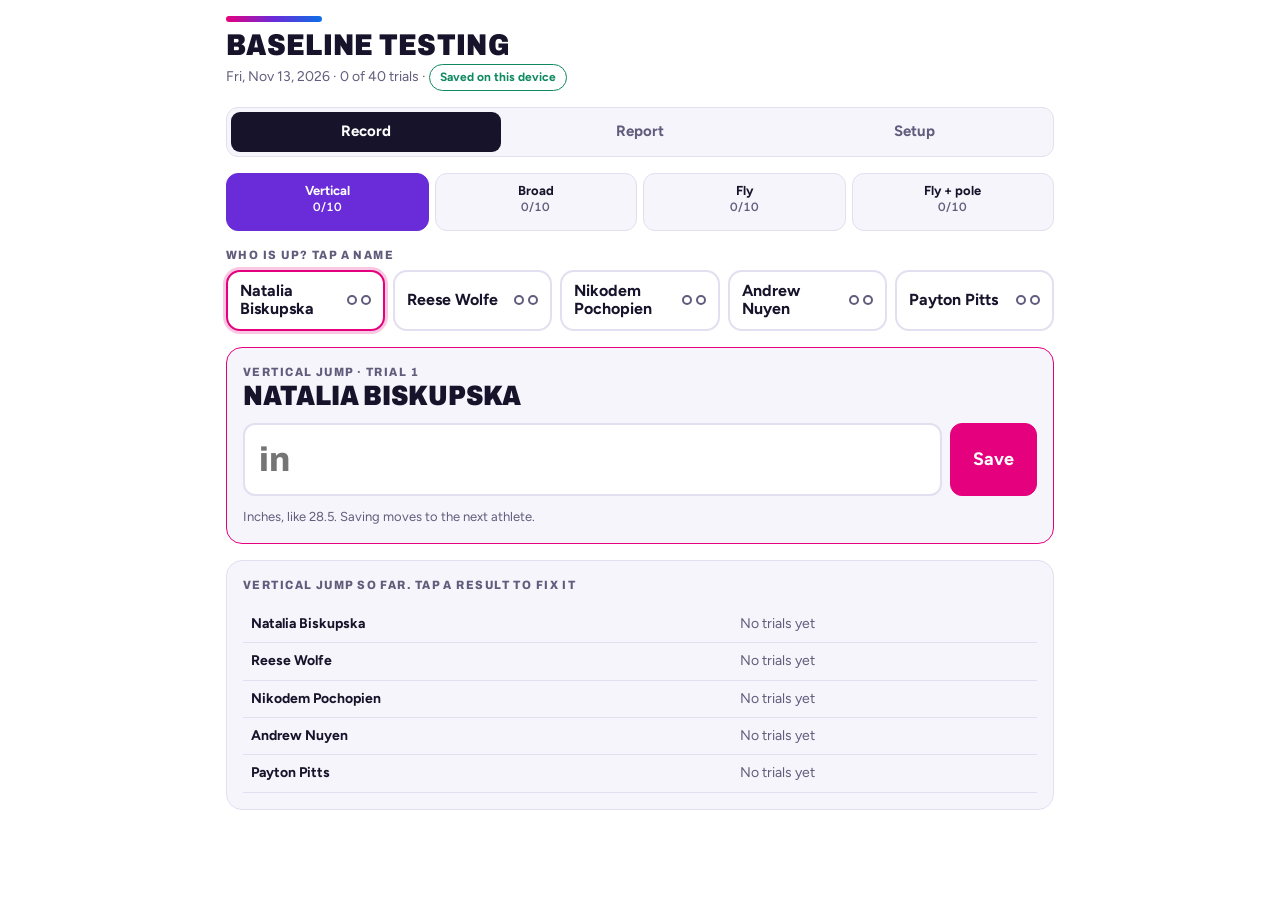
==== baseline/index.html @ 5031a7e9 "Add Baseline Testing app Offline-capable entry sheet for vertical jump, broad jump and 20 m flys wit" ====
<!DOCTYPE html>
<html lang="en"><head><meta charset="utf-8"><meta name="viewport" content="width=device-width, initial-scale=1"><title>Baseline Testing</title><meta name="description" content="Record vertical jump, broad jump and 20 m fly baselines for the vault squad, import GateCamLive runs, and print a report."><meta name="theme-color" content="#6a2bd9"><meta name="apple-mobile-web-app-capable" content="yes"><meta name="apple-mobile-web-app-title" content="Baseline"><link rel="manifest" href="manifest.webmanifest"><link rel="icon" href="icon.svg" type="image/svg+xml"><link rel="apple-touch-icon" href="icon-180.png"><link rel="preconnect" href="https://fonts.googleapis.com"><link rel="preconnect" href="https://fonts.gstatic.com" crossorigin><link href="https://fonts.googleapis.com/css2?family=Archivo:wdth,wght@75..125,400..900&family=Figtree:wght@400;500;600;700&display=swap" rel="stylesheet"><style id="css">
/* Layout idea: phone-first single column. Record = one big entry card under a row of athlete chips.
   Report = one sheet per athlete, big numbers first, small charts beside them. */
:root{
  --bg:#ffffff; --card:#f6f5fb; --ink:#17132b; --muted:#625c7c; --line:#e2dff0;
  --pink:#e5007d; --purple:#6a2bd9; --blue:#0b6fe8; --ok:#0f8a5f; --warn:#b45309;
  --track:#e7e4f3; --on-accent:#ffffff;
  --display:"Archivo","Arial Narrow",system-ui,sans-serif;
  --body:"Figtree",system-ui,-apple-system,"Segoe UI",sans-serif;
}
@media (prefers-color-scheme: dark){
  :root:not([data-theme="light"]){
    color-scheme:dark;
    --bg:#0f0c1f; --card:#1a1632; --ink:#f3f1fb; --muted:#aaa4c6; --line:#2e2850;
    --pink:#ff4fa8; --purple:#a583ff; --blue:#59a6ff; --ok:#4fd6a4; --warn:#f5b55a;
    --track:#2a2448; --on-accent:#120f24;
  }
}
:root[data-theme="dark"]{
  color-scheme:dark;
  --bg:#0f0c1f; --card:#1a1632; --ink:#f3f1fb; --muted:#aaa4c6; --line:#2e2850;
  --pink:#ff4fa8; --purple:#a583ff; --blue:#59a6ff; --ok:#4fd6a4; --warn:#f5b55a;
  --track:#2a2448; --on-accent:#120f24;
}
*{box-sizing:border-box}
html,body{margin:0}
body{background:var(--bg);color:var(--ink);font-family:var(--body);font-size:16px;line-height:1.45;-webkit-text-size-adjust:100%}
button,input,select,textarea{font:inherit;color:inherit}
button{cursor:pointer}
:focus-visible{outline:3px solid var(--blue);outline-offset:2px}
.wrap{max-width:860px;margin:0 auto;padding:16px 16px 64px;display:flex;flex-direction:column;gap:16px}
.top{display:flex;flex-wrap:wrap;align-items:flex-end;gap:8px 16px;justify-content:space-between}
.brand{display:flex;flex-direction:column;gap:2px;min-width:0}
.stripe{height:6px;width:96px;border-radius:3px;background:linear-gradient(90deg,var(--pink),var(--purple),var(--blue))}
h1{font-family:var(--display);font-stretch:85%;font-weight:900;font-size:30px;line-height:1.05;margin:6px 0 0;text-transform:uppercase;letter-spacing:.01em;text-wrap:balance}
.sub{color:var(--muted);font-size:14px}
.tabs{display:flex;gap:4px;background:var(--card);padding:4px;border-radius:12px;border:1px solid var(--line)}
.tabs a{flex:1;text-align:center;padding:9px 14px;border-radius:9px;text-decoration:none;color:var(--muted);font-weight:700;font-size:15px}
.tabs a.on{background:var(--ink);color:var(--bg)}
.card{background:var(--card);border:1px solid var(--line);border-radius:16px;padding:16px;display:flex;flex-direction:column;gap:12px}
.eyebrow{font-family:var(--display);font-stretch:90%;font-weight:800;font-size:12px;letter-spacing:.12em;text-transform:uppercase;color:var(--muted)}
h2{font-family:var(--display);font-stretch:88%;font-weight:800;font-size:20px;margin:0;text-wrap:balance}
.tests{display:grid;grid-template-columns:repeat(4,1fr);gap:6px}
.tests button{border:1px solid var(--line);background:var(--card);border-radius:12px;padding:10px 4px;display:flex;flex-direction:column;align-items:center;gap:2px;font-weight:700;font-size:13px;line-height:1.15;min-height:58px}
.tests button small{font-weight:600;color:var(--muted);font-size:12px;font-variant-numeric:tabular-nums}
.tests button.on{background:var(--purple);border-color:var(--purple);color:var(--on-accent)}
.tests button.on small{color:var(--on-accent)}
.chips{display:grid;grid-template-columns:repeat(auto-fill,minmax(150px,1fr));gap:8px}
.chip{border:2px solid var(--line);background:var(--bg);border-radius:14px;padding:10px 12px;text-align:left;display:flex;align-items:center;justify-content:space-between;gap:8px;min-height:52px;font-weight:700}
.chip .nm{overflow-wrap:anywhere;line-height:1.15}
.chip.on{border-color:var(--pink);box-shadow:0 0 0 3px color-mix(in srgb,var(--pink) 22%,transparent)}
.chip.next:not(.on){border-style:dashed;border-color:var(--blue)}
.dots{display:flex;gap:4px;flex:none}
.dots i{width:10px;height:10px;border-radius:50%;border:2px solid var(--muted);display:block}
.dots i.f{background:var(--ok);border-color:var(--ok)}
.tag{font-size:11px;font-weight:800;letter-spacing:.06em;text-transform:uppercase;color:var(--blue)}
.entry{border-color:var(--pink)}
.who{font-family:var(--display);font-stretch:85%;font-weight:900;font-size:28px;line-height:1.05;text-transform:uppercase}
.row{display:flex;gap:8px;flex-wrap:wrap;align-items:stretch}
.big{flex:1 1 160px;min-width:0;font-family:var(--display);font-weight:800;font-size:34px;padding:10px 14px;border-radius:12px;border:2px solid var(--line);background:var(--bg);font-variant-numeric:tabular-nums}
.btn{border:1px solid var(--line);background:var(--bg);border-radius:12px;padding:10px 14px;font-weight:700;font-size:15px;min-height:44px}
.btn.pri{background:var(--pink);border-color:var(--pink);color:var(--on-accent);font-size:18px;padding:10px 22px}
.btn.blue{background:var(--blue);border-color:var(--blue);color:var(--on-accent)}
.btn.danger{color:var(--pink)}
.btn.sm{min-height:36px;padding:6px 10px;font-size:14px}
.hint{color:var(--muted);font-size:13px}
.msg{font-size:14px;font-weight:600;display:flex;gap:10px;align-items:center;flex-wrap:wrap}
.msg.ok{color:var(--ok)} .msg.warn{color:var(--warn)}
.scroll{overflow-x:auto}
table{border-collapse:collapse;width:100%;font-size:14px}
th,td{padding:8px 8px;text-align:left;border-bottom:1px solid var(--line);vertical-align:middle}
th{font-size:12px;letter-spacing:.06em;text-transform:uppercase;color:var(--muted)}
td.n,th.n{font-variant-numeric:tabular-nums}
.val{border:1px solid var(--line);background:var(--bg);border-radius:8px;padding:4px 8px;font-weight:700;font-variant-numeric:tabular-nums;margin:2px 4px 2px 0}
.val.best{border-color:var(--pink)}
.pill{display:inline-flex;align-items:center;gap:6px;border-radius:999px;padding:4px 10px;font-size:12px;font-weight:700;border:1px solid var(--line);color:var(--muted)}
.pill.ok{color:var(--ok);border-color:var(--ok)} .pill.warn{color:var(--warn);border-color:var(--warn)}
.field{display:flex;flex-direction:column;gap:4px;font-size:13px;font-weight:600;color:var(--muted);flex:1 1 150px;min-width:0}
.field input,.field select,textarea{padding:9px 10px;border-radius:10px;border:1px solid var(--line);background:var(--bg);color:var(--ink);font-weight:600;min-width:0;width:100%}
textarea{min-height:110px;font-family:ui-monospace,Menlo,monospace;font-size:12px}
.rost{display:flex;flex-direction:column;gap:6px}
.rost .r{display:flex;gap:6px;align-items:center}
.rost .r input{flex:1;min-width:0;padding:9px 10px;border-radius:10px;border:1px solid var(--line);background:var(--bg);font-weight:600}
.modal{position:fixed;inset:0;background:rgba(10,8,24,.55);display:flex;align-items:center;justify-content:center;padding:16px;z-index:10}
.modal .card{width:100%;max-width:380px;background:var(--bg)}
.imp .irow{display:grid;grid-template-columns:auto 1fr;gap:4px 10px;align-items:center;padding:8px 0;border-bottom:1px solid var(--line)}
.imp .irow select{padding:6px 8px;border-radius:8px;border:1px solid var(--line);background:var(--bg);max-width:100%}
.imp .meta{grid-column:2;font-size:13px;color:var(--muted)}
.imp input[type=checkbox]{width:22px;height:22px;accent-color:var(--pink)}

/* ---------- report ---------- */
.report{display:flex;flex-direction:column;gap:16px}
.rhead{display:flex;flex-wrap:wrap;gap:12px 24px;align-items:center;justify-content:space-between}
.tiles{display:grid;grid-template-columns:repeat(auto-fit,minmax(120px,1fr));gap:8px}
.tile{background:var(--bg);border:1px solid var(--line);border-radius:12px;padding:10px 12px;display:flex;flex-direction:column;gap:2px;min-width:0}
.tile b{font-family:var(--display);font-stretch:88%;font-weight:900;font-size:26px;line-height:1.05;font-variant-numeric:tabular-nums}
.tile span{font-size:12px;color:var(--muted);font-weight:600}
.tile em{font-style:normal;font-size:12px;color:var(--muted)}
.acard{background:var(--card);border:1px solid var(--line);border-radius:18px;padding:16px;display:flex;flex-direction:column;gap:14px;break-inside:avoid}
.aname{display:flex;justify-content:space-between;align-items:flex-end;gap:12px;flex-wrap:wrap;border-bottom:3px solid transparent;border-image:linear-gradient(90deg,var(--pink),var(--purple),var(--blue)) 1;padding-bottom:8px}
.aname h3{font-family:var(--display);font-stretch:82%;font-weight:900;font-size:30px;line-height:1;margin:0;text-transform:uppercase;overflow-wrap:anywhere}
.tgrid{display:grid;grid-template-columns:repeat(auto-fit,minmax(230px,1fr));gap:10px}
.tb{background:var(--bg);border:1px solid var(--line);border-radius:14px;padding:12px;display:flex;flex-direction:column;gap:6px;min-width:0}
.tb .bigv{font-family:var(--display);font-stretch:86%;font-weight:900;font-size:36px;line-height:1;font-variant-numeric:tabular-nums}
.tb .bigv small{font-size:16px;font-weight:700;color:var(--muted);margin-left:4px}
.tb .alt{font-size:13px;color:var(--muted);font-weight:600}
.tb.c-pink .bigv{color:var(--pink)} .tb.c-purple .bigv{color:var(--purple)} .tb.c-blue .bigv{color:var(--blue)}
.viz{display:grid;grid-template-columns:repeat(auto-fit,minmax(200px,1fr));gap:10px}
.vz{background:var(--bg);border:1px solid var(--line);border-radius:14px;padding:12px;display:flex;flex-direction:column;gap:6px;align-items:stretch;min-width:0}
.vz svg{width:100%;height:auto;display:block;max-height:190px}
.leg{display:flex;gap:12px;flex-wrap:wrap;font-size:12px;font-weight:600;color:var(--muted)}
.leg i{display:inline-block;width:10px;height:10px;border-radius:3px;margin-right:5px}
svg text{font-family:var(--body);fill:var(--ink)}
svg .mut{fill:var(--muted)}
svg .dsp{font-family:var(--display);font-weight:900}
.s-pink{stroke:var(--pink)} .s-purple{stroke:var(--purple)} .s-blue{stroke:var(--blue)} .s-track{stroke:var(--track)}
.f-pink{fill:var(--pink)} .f-purple{fill:var(--purple)} .f-blue{fill:var(--blue)} .f-track{fill:var(--track)}
.banner{border:2px dashed var(--warn);color:var(--warn);border-radius:12px;padding:10px 12px;font-weight:700;font-size:14px}
.empty{color:var(--muted);font-size:14px}
.standalone{padding:20px}
.standalone .report{max-width:860px;margin:0 auto}

@media (max-width:420px){ h1{font-size:25px} .who{font-size:24px} .tests button{font-size:12px} }
@media print{
  :root:root:root{ color-scheme:light;
    --bg:#ffffff; --card:#ffffff; --ink:#17132b; --muted:#555070; --line:#cfcbe2;
    --pink:#e5007d; --purple:#6a2bd9; --blue:#0b6fe8; --ok:#0f8a5f; --warn:#b45309; --track:#e7e4f3; --on-accent:#ffffff; }
  .noprint{display:none !important}
  .wrap{max-width:none;padding:0}
  .standalone{padding:0}
  body{font-size:12px}
  .acard{break-before:page;border:none;padding:0}
  .scroll{overflow:visible}
  *{-webkit-print-color-adjust:exact;print-color-adjust:exact}
}
@media (prefers-reduced-motion:no-preference){ .chip,.btn,.tests button{transition:border-color .12s,background .12s} }
</style></head><body><div id="app"></div><script id="seed" type="application/json">{"v":1,"updatedAt":0,"date":"2026-11-13","location":"","units":"in","roster":[{"id":"a1","name":"Natalia Biskupska"},{"id":"a2","name":"Reese Wolfe"},{"id":"a3","name":"Nikodem Pochopien"},{"id":"a4","name":"Andrew Nuyen"},{"id":"a5","name":"Payton Pitts"}],"results":{},"cur":{"test":"vj","ath":"a1"}}</script><script id="appjs">
"use strict";
var HEAD = '<meta charset="utf-8"><meta name="viewport" content="width=device-width, initial-scale=1"><title>Vault Squad Baseline Testing</title><link rel="preconnect" href="https://fonts.googleapis.com"><link rel="preconnect" href="https://fonts.gstatic.com" crossorigin><link href="https://fonts.googleapis.com/css2?family=Archivo:wdth,wght@75..125,400..900&family=Figtree:wght@400;500;600;700&display=swap" rel="stylesheet">';
var LS_KEY = 'vault-baseline-v1';
var PLANNED = 2;
var TESTS = [
  {id:'vj',   name:'Vertical jump',        short:'Vertical',   kind:'jump', color:'pink'},
  {id:'bj',   name:'Standing broad jump',  short:'Broad',      kind:'jump', color:'purple'},
  {id:'fly',  name:'20 m fly, no pole',    short:'Fly',        kind:'time', color:'blue'},
  {id:'flyp', name:'20 m fly, with pole',  short:'Fly + pole', kind:'time', color:'pink'}
];
var G = 9.81, MPH = 2.23694;
var S = null, SEED_AT = 0;
var STANDALONE = (typeof window!=='undefined') && !window.claude;
var ui = {view:'record', msg:null, warnKey:null, edit:null, imp:null, confirm:null, artifact:null, downloads:null, busy:false, paste:false};

/* ---------- helpers ---------- */
function esc(s){ return String(s==null?'':s).replace(/[&<>"']/g,function(c){return {'&':'&amp;','<':'&lt;','>':'&gt;','"':'&quot;',"'":'&#39;'}[c];}); }
function testById(id){ for(var i=0;i<TESTS.length;i++) if(TESTS[i].id===id) return TESTS[i]; return TESTS[0]; }
function athById(id){ for(var i=0;i<S.roster.length;i++) if(S.roster[i].id===id) return S.roster[i]; return null; }
function trials(aid,tid){ var r=S.results[aid]; return (r&&r[tid])||[]; }
function trim(n,d){ return String(parseFloat(n.toFixed(d))); }
function segOf(tr){ return tr.seg>0?tr.seg:20; }
function speedOf(tr){ return segOf(tr)/tr.v; }
function bestTrial(aid,tid){
  var t=trials(aid,tid), k=testById(tid).kind, b=null;
  for(var i=0;i<t.length;i++){
    if(!b) b=t[i];
    else if(k==='jump' ? t[i].v>b.v : speedOf(t[i])>speedOf(b)) b=t[i];
  }
  return b;
}
function ftIn(inches){ var f=Math.floor(inches/12), r=inches-f*12; if(parseFloat(r.toFixed(1))>=12){f++;r=0;} return f+"' "+trim(r,1)+'"'; }
function fmtVal(tid,v){
  var t=testById(tid);
  if(t.kind==='time') return v.toFixed(2)+' s';
  if(S.units==='cm') return tid==='bj' ? (v*0.0254).toFixed(2)+' m' : (v*2.54).toFixed(1)+' cm';
  return tid==='bj' ? ftIn(v) : trim(v,1)+' in';
}
function rawVal(tid,v){
  var t=testById(tid);
  if(t.kind==='time') return trim(v,3);
  return S.units==='cm' ? trim(v*2.54,1) : trim(v,2);
}
function parseEntry(tid,str){
  var t=testById(tid), s=String(str||'').trim().replace(',','.');
  if(!s) return {err:'Type a result first.'};
  if(t.kind==='time'){
    var x=parseFloat(s.replace(/s$/i,''));
    if(!isFinite(x)||x<=0||!/^\d*\.?\d+\s*s?$/i.test(s)) return {err:'Type the time in seconds, like 2.31.'};
    return {v:x, odd:(x<1.7||x>5)};
  }
  var v=null;
  if(S.units==='cm'){
    if(!/^\d*\.?\d+$/.test(s)) return {err:'Type centimeters as a number, like 285.'};
    v=parseFloat(s)/2.54;
  } else {
    var m=s.match(/^(\d+)\s*(?:'|ft|-|\s)\s*(\d*\.?\d+)?\s*(?:"|in)?$/i);
    if(m) v=parseInt(m[1],10)*12+(m[2]?parseFloat(m[2]):0);
    else if(/^\d*\.?\d+\s*(?:"|in)?$/i.test(s)) v=parseFloat(s);
    else return {err:"Type inches like 28.5, or feet and inches like 9-2.5."};
  }
  if(!isFinite(v)||v<=0) return {err:'That does not look like a number.'};
  var odd = tid==='vj' ? (v<8||v>50) : (v<40||v>150);
  return {v:v, odd:odd};
}
function countDone(tid){ var n=0; S.roster.forEach(function(a){ n+=Math.min(trials(a.id,tid).length,PLANNED); }); return n; }
function totalRecorded(){ var n=0; TESTS.forEach(function(t){ n+=countDone(t.id); }); return n; }
function anyTrials(){ for(var k in S.results){ var r=S.results[k]; for(var t in r) if(r[t]&&r[t].length) return true; } return false; }
function nextAthlete(tid, afterId){
  var n=S.roster.length; if(!n) return null;
  var start=0; for(var i=0;i<n;i++) if(S.roster[i].id===afterId) start=i+1;
  var minC=Infinity; S.roster.forEach(function(a){ minC=Math.min(minC,trials(a.id,tid).length); });
  for(var j=0;j<n;j++){ var a=S.roster[(start+j)%n]; if(trials(a.id,tid).length===minC) return a.id; }
  return S.roster[start%n].id;
}
function niceDate(d){
  var m=/^(\d{4})-(\d{2})-(\d{2})$/.exec(d||''); if(!m) return d||'';
  var dt=new Date(+m[1],+m[2]-1,+m[3]);
  return ['Sun','Mon','Tue','Wed','Thu','Fri','Sat'][dt.getDay()]+', '+['Jan','Feb','Mar','Apr','May','Jun','Jul','Aug','Sep','Oct','Nov','Dec'][dt.getMonth()]+' '+dt.getDate()+', '+dt.getFullYear();
}

/* ---------- GateCamLive CSV ---------- */
function parseCSV(text){
  var rows=[], row=[], cur='', q=false, i=0, c;
  text=String(text||'').replace(/^﻿/,'');
  for(;i<text.length;i++){
    c=text[i];
    if(q){ if(c==='"'){ if(text[i+1]==='"'){cur+='"';i++;} else q=false; } else cur+=c; }
    else if(c==='"') q=true;
    else if(c===','){ row.push(cur); cur=''; }
    else if(c==='\n'||c==='\r'){ if(c==='\r'&&text[i+1]==='\n') i++; row.push(cur); cur=''; if(row.length>1||row[0]!=='') rows.push(row); row=[]; }
    else cur+=c;
  }
  row.push(cur); if(row.length>1||row[0]!=='') rows.push(row);
  return rows;
}
function normName(s){ return String(s||'').toLowerCase().replace(/[^a-z0-9 ]/g,' ').replace(/\s+/g,' ').trim(); }
function matchAthlete(name){
  var n=normName(name), i, hits;
  if(!n) return null;
  for(i=0;i<S.roster.length;i++) if(normName(S.roster[i].name)===n) return S.roster[i].id;
  var parts=n.split(' ');
  hits=S.roster.filter(function(a){ var p=normName(a.name).split(' '); return parts.some(function(x){ return x.length>1&&p.indexOf(x)>=0; }); });
  return hits.length===1?hits[0].id:null;
}
function gateSplits(gstr){
  var pts=[]; String(gstr||'').split('|').forEach(function(p){ var m=/(-?\d*\.?\d+)\s*:\s*(-?\d*\.?\d+)/.exec(p); if(m) pts.push({d:parseFloat(m[1]),t:parseFloat(m[2])}); });
  pts.sort(function(a,b){return a.d-b.d;});
  var out=[]; for(var i=1;i<pts.length;i++){ var dd=pts[i].d-pts[i-1].d, dt=pts[i].t-pts[i-1].t; if(dd>0&&dt>0) out.push({from:pts[i-1].d,to:pts[i].d,v:dd/dt}); }
  return out;
}
function parseGateCam(text){
  var rows=parseCSV(text); if(rows.length<2) return {err:'That file has no runs in it.'};
  var head=rows[0].map(function(h){return h.toLowerCase().trim();});
  function col(prefix){ for(var i=0;i<head.length;i++) if(head[i].indexOf(prefix)===0) return i; return -1; }
  var cA=col('athlete'), cR=col('result'), cP=col('pole'), cE=col('event'), cD=col('date'), cT=col('time'), cS=col('segment'), cV=col('top speed (m/s)'), cG=col('gate times');
  if(cA<0||cR<0) return {err:'This does not look like a GateCamLive export. It needs Athlete and Result (s) columns.'};
  var out=[];
  for(var i=1;i<rows.length;i++){
    var r=rows[i], t=parseFloat(r[cR]); if(!isFinite(t)||t<=0) continue;
    var ev=cE>=0?r[cE]:'', pole=cP>=0&&/^\s*(yes|y|true|1)/i.test(r[cP]||'');
    var seg=20, sm=cS>=0?String(r[cS]||'').match(/\d*\.?\d+/g):null;
    if(sm&&sm.length>=2) seg=Math.abs(parseFloat(sm[1])-parseFloat(sm[0]))||20; else if(sm&&sm.length===1) seg=parseFloat(sm[0])||20;
    var top=cV>=0?parseFloat(r[cV]):NaN;
    var name=(r[cA]||'').trim();
    var key=[cD>=0?r[cD]:'',cT>=0?r[cT]:'',normName(name),t.toFixed(3),pole?'p':'n'].join('|');
    out.push({name:name, v:t, pole:pole, event:ev, seg:seg, segText:cS>=0?r[cS]:'', top:isFinite(top)?top:null, gates:cG>=0?(r[cG]||''):'', when:((cD>=0?r[cD]:'')+' '+(cT>=0?r[cT]:'')).trim(), key:key, ath:matchAthlete(name), isFly:/fly/i.test(ev)||!ev});
  }
  if(!out.length) return {err:'No timed runs found in that file.'};
  var anyFly=out.some(function(x){return x.isFly;});
  var have={}; S.roster.forEach(function(a){ ['fly','flyp'].forEach(function(t){ trials(a.id,t).forEach(function(tr){ if(tr.key) have[tr.key]=1; }); }); });
  out.forEach(function(x){ x.dup=!!have[x.key]; x.on=!x.dup&&(anyFly?x.isFly:true); x.target=x.ath||(x.name?'new':'skip'); });
  return {rows:out};
}

/* ---------- storage ---------- */
function persist(){
  S.updatedAt=Date.now();
  try{ localStorage.setItem(LS_KEY, JSON.stringify(S)); }catch(e){}
}
function load(){
  var seed={}; try{ seed=JSON.parse(document.getElementById('seed').textContent); }catch(e){}
  SEED_AT=seed.updatedAt||0;
  var local=null; try{ local=JSON.parse(localStorage.getItem(LS_KEY)||'null'); }catch(e){}
  S=(local&&local.roster&&(local.updatedAt||0)>=SEED_AT)?local:seed;
  if(!S.results) S.results={}; if(!S.cur) S.cur={test:'vj',ath:null};
  if(!athById(S.cur.ath)) S.cur.ath=S.roster.length?S.roster[0].id:null;
}
function buildDoc(){
  var json=JSON.stringify(S).replace(/</g,'\\u003c');
  return '<!DOCTYPE html>\n<html lang="en"><head>'+HEAD+'<style id="css">'+document.getElementById('css').textContent+'</style></head><body><div id="app"></div><script id="seed" type="application/json">'+json+'</scr'+'ipt><script id="appjs">'+document.getElementById('appjs').textContent+'</scr'+'ipt></body></html>';
}

/* ---------- charts (inline SVG) ---------- */
function barChart(items,color){
  var max=0; items.forEach(function(it){ if(it.value>max) max=it.value; });
  var h=items.length*26+4, s='<svg viewBox="0 0 300 '+h+'" role="img" aria-label="Trials">';
  items.forEach(function(it,i){
    var y=i*26+4, w=max>0?Math.max(2,it.value/max*150):2;
    s+='<text x="0" y="'+(y+14)+'" font-size="12" class="mut">'+esc(it.label)+'</text>';
    s+='<rect x="52" y="'+y+'" width="150" height="18" rx="5" class="f-track"/>';
    s+='<rect x="52" y="'+y+'" width="'+w.toFixed(1)+'" height="18" rx="5" class="f-'+color+'" opacity="'+(it.best?1:.45)+'"/>';
    s+='<text x="208" y="'+(y+14)+'" font-size="12" font-weight="'+(it.best?800:600)+'">'+esc(it.text)+(it.best&&items.length>1?' ★':'')+'</text>';
  });
  return s+'</svg>';
}
function gauge(vNo,vPole){
  var MAXV=12, L1=Math.PI*70, L2=Math.PI*54;
  function arc(r,cls,frac,w){ var x0=90-r, x1=90+r, L=Math.PI*r; return '<path d="M '+x0+' 92 A '+r+' '+r+' 0 0 1 '+x1+' 92" fill="none" stroke-width="'+w+'" stroke-linecap="round" class="'+cls+'"'+(frac==null?'':' stroke-dasharray="'+(L*Math.min(1,frac)).toFixed(1)+' '+(L+10).toFixed(1)+'"')+'/>'; }
  var s='<svg viewBox="0 0 180 112" role="img" aria-label="Fly speed gauge, scale 0 to 12 meters per second">';
  s+=arc(70,'s-track',null,11)+arc(54,'s-track',null,11);
  if(vNo) s+=arc(70,'s-blue',vNo/MAXV,11);
  if(vPole) s+=arc(54,'s-pink',vPole/MAXV,11);
  var top=Math.max(vNo||0,vPole||0);
  s+='<text x="90" y="84" text-anchor="middle" font-size="26" class="dsp">'+(top?top.toFixed(2):'–')+'</text>';
  s+='<text x="90" y="98" text-anchor="middle" font-size="10" class="mut">m/s top fly speed</text>';
  s+='<text x="20" y="109" text-anchor="middle" font-size="10" class="mut">0</text><text x="160" y="109" text-anchor="middle" font-size="10" class="mut">12</text>';
  return s+'</svg>';
}
function ring(pct){
  var C=2*Math.PI*40, f=Math.max(0,Math.min(1,pct/100));
  return '<svg viewBox="0 0 180 112" role="img" aria-label="Pole carryover '+pct.toFixed(0)+' percent">'
   +'<circle cx="90" cy="56" r="40" fill="none" stroke-width="12" class="s-track"/>'
   +'<circle cx="90" cy="56" r="40" fill="none" stroke-width="12" stroke-linecap="round" class="s-purple" stroke-dasharray="'+(C*f).toFixed(1)+' '+C.toFixed(1)+'" transform="rotate(-90 90 56)"/>'
   +'<text x="90" y="62" text-anchor="middle" font-size="22" class="dsp">'+pct.toFixed(1)+'%</text></svg>';
}
function splitChart(series){
  var lo=Infinity, hi=-Infinity, maxD=-Infinity, minD=Infinity;
  series.forEach(function(sr){ sr.pts.forEach(function(p){ lo=Math.min(lo,p.v); hi=Math.max(hi,p.v); minD=Math.min(minD,p.from); maxD=Math.max(maxD,p.to); }); });
  if(hi-lo<0.4){ var mid=(hi+lo)/2; lo=mid-0.2; hi=mid+0.2; }
  var pad=(hi-lo)*0.25; lo-=pad; hi+=pad;
  function X(d){ return 30+(d-minD)/(maxD-minD||1)*250; }
  function Y(v){ return 100-(v-lo)/(hi-lo)*80; }
  var s='<svg viewBox="0 0 300 130" role="img" aria-label="Speed through each gate segment">';
  s+='<line x1="30" y1="100" x2="280" y2="100" stroke-width="1" class="s-track"/>';
  var ticks={}; series.forEach(function(sr){ sr.pts.forEach(function(p){ ticks[p.from]=1; ticks[p.to]=1; }); });
  Object.keys(ticks).forEach(function(d){ s+='<line x1="'+X(+d).toFixed(1)+'" y1="20" x2="'+X(+d).toFixed(1)+'" y2="100" stroke-width="1" stroke-dasharray="2 3" class="s-track"/><text x="'+X(+d).toFixed(1)+'" y="114" font-size="10" text-anchor="middle" class="mut">'+trim(+d,1)+' m</text>'; });
  series.forEach(function(sr,si){
    var d='', dots='';
    sr.pts.forEach(function(p,i){ var x=X((p.from+p.to)/2), y=Y(p.v); d+=(i?' L ':'M ')+x.toFixed(1)+' '+y.toFixed(1);
      dots+='<circle cx="'+x.toFixed(1)+'" cy="'+y.toFixed(1)+'" r="4" class="f-'+sr.color+'"/><text x="'+x.toFixed(1)+'" y="'+(y+(si?16:-8)).toFixed(1)+'" font-size="10" font-weight="700" text-anchor="middle">'+p.v.toFixed(1)+'</text>'; });
    s+='<path d="'+d+'" fill="none" stroke-width="2.5" stroke-linejoin="round" class="s-'+sr.color+'"/>'+dots;
  });
  s+='<text x="30" y="126" font-size="10" class="mut">Speed in m/s between gates</text>';
  return s+'</svg>';
}

/* ---------- report ---------- */
function athleteCard(a){
  var h='', done=0; TESTS.forEach(function(t){ done+=Math.min(trials(a.id,t.id).length,PLANNED); });
  h+='<section class="acard"><div class="aname"><h3>'+esc(a.name)+'</h3><span class="pill '+(done>=TESTS.length*PLANNED?'ok':'')+'">'+done+' of '+(TESTS.length*PLANNED)+' trials</span></div>';
  h+='<div class="tgrid">';
  TESTS.forEach(function(t){
    var tr=trials(a.id,t.id), b=bestTrial(a.id,t.id);
    h+='<div class="tb c-'+t.color+'"><div class="eyebrow">'+esc(t.name)+'</div>';
    if(!b){ h+='<div class="empty">Not tested yet</div></div>'; return; }
    if(t.kind==='jump'){
      var main = S.units==='cm' ? (t.id==='bj'?[(b.v*0.0254).toFixed(2),'m']:[(b.v*2.54).toFixed(1),'cm']) : (t.id==='bj'?[ftIn(b.v),'']:[trim(b.v,1),'in']);
      var alt = S.units==='cm' ? (t.id==='bj'?ftIn(b.v):trim(b.v,1)+' in') : (t.id==='bj'?trim(b.v,1)+' in · '+(b.v*0.0254).toFixed(2)+' m':(b.v*2.54).toFixed(1)+' cm');
      h+='<div class="bigv">'+esc(main[0])+'<small>'+main[1]+'</small></div><div class="alt">'+esc(alt)+'</div>';
    } else {
      var v=speedOf(b);
      h+='<div class="bigv">'+b.v.toFixed(2)+'<small>s</small></div><div class="alt">'+v.toFixed(2)+' m/s · '+(v*MPH).toFixed(1)+' mph · '+(v*3.6).toFixed(1)+' km/h'+(segOf(b)!==20?' · timed over '+trim(segOf(b),1)+' m':'')+'</div>';
    }
    h+=barChart(tr.map(function(x,i){ return {label:'Trial '+(i+1), value:t.kind==='jump'?x.v:speedOf(x), text:t.kind==='jump'?fmtVal(t.id,x.v):x.v.toFixed(2)+' s', best:x===b}; }),t.color);
    if(tr.length>1){
      var vals=tr.map(function(x){return x.v;}), spread=Math.max.apply(null,vals)-Math.min.apply(null,vals);
      h+='<div class="alt">Trials within '+(t.kind==='time'?spread.toFixed(2)+' s':(S.units==='cm'?(spread*2.54).toFixed(1)+' cm':trim(spread,1)+' in'))+'</div>';
    }
    h+='</div>';
  });
  h+='</div>';

  var vj=bestTrial(a.id,'vj'), bj=bestTrial(a.id,'bj'), f=bestTrial(a.id,'fly'), fp=bestTrial(a.id,'flyp');
  var tiles='';
  function tile(big,label,note){ tiles+='<div class="tile"><span>'+label+'</span><b>'+big+'</b>'+(note?'<em>'+note+'</em>':'')+'</div>'; }
  if(vj){ var v0=Math.sqrt(2*G*vj.v*0.0254); tile(v0.toFixed(2)+' m/s','Takeoff speed','From vertical jump height'); tile((2*v0/G).toFixed(2)+' s','Air time','Estimated hang time'); }
  if(vj&&bj) tile((bj.v/vj.v).toFixed(1)+'×','Broad to vertical','Broad jump ÷ vertical jump');
  if(f&&fp){ var a1=speedOf(f), a2=speedOf(fp); tile((a2/a1*100).toFixed(1)+'%','Pole carryover','Speed kept while carrying'); tile((a1-a2>=0?'−':'+')+Math.abs(a1-a2).toFixed(2)+' m/s','Speed change with pole',(fp.v-f.v>=0?'+':'−')+Math.abs(fp.v-f.v).toFixed(2)+' s over 20 m'); }
  var fb=fp||f; if(fb){ var vb=speedOf(fb); tile((vb*3.28084).toFixed(1)+' ft/s',fp?'Runway speed with pole':'Runway speed','One foot every '+(1000/(vb*3.28084)).toFixed(0)+' ms'); }
  if(tiles) h+='<div><div class="eyebrow" style="margin-bottom:6px">Cool stats</div><div class="tiles">'+tiles+'</div></div>';

  var viz='';
  if(f||fp){
    viz+='<div class="vz"><div class="eyebrow">Fly speed</div>'+gauge(f?speedOf(f):0,fp?speedOf(fp):0)+'<div class="leg"><span><i class="f-blue"></i>No pole'+(f?' '+speedOf(f).toFixed(2):'')+'</span><span><i class="f-pink"></i>With pole'+(fp?' '+speedOf(fp).toFixed(2):'')+'</span></div></div>';
  }
  if(f&&fp) viz+='<div class="vz"><div class="eyebrow">Pole carryover</div>'+ring(speedOf(fp)/speedOf(f)*100)+'<div class="leg"><span>Share of no-pole speed kept with the pole</span></div></div>';
  var series=[];
  [['fly','blue','No pole'],['flyp','pink','With pole']].forEach(function(x){ var b=bestTrial(a.id,x[0]); if(b&&b.gates){ var p=gateSplits(b.gates); if(p.length>=2) series.push({pts:p,color:x[1],name:x[2]}); } });
  if(series.length) viz+='<div class="vz"><div class="eyebrow">GateCamLive splits, best run</div>'+splitChart(series)+'<div class="leg">'+series.map(function(sr){return '<span><i class="f-'+sr.color+'"></i>'+sr.name+'</span>';}).join('')+'</div></div>';
  if(viz) h+='<div class="viz">'+viz+'</div>';
  return h+'</section>';
}
function reportHTML(){
  var planned=S.roster.length*TESTS.length*PLANNED, rec=totalRecorded(), h='';
  h+='<div class="rhead"><div class="brand"><div class="stripe"></div><h1>Baseline Testing Report</h1><div class="sub">'+esc(niceDate(S.date))+(S.location?' · '+esc(S.location):'')+' · USF pole vault</div></div>';
  h+='<div class="tiles" style="flex:1 1 260px;max-width:420px"><div class="tile"><span>Athletes</span><b>'+S.roster.length+'</b></div><div class="tile"><span>Trials recorded</span><b>'+rec+'<small style="font-size:14px;color:var(--muted)"> / '+planned+'</small></b></div></div></div>';
  h+='<div class="card"><div class="eyebrow">All trials</div><div class="scroll"><table><thead><tr><th>Athlete</th>'+TESTS.map(function(t){return '<th class="n">'+esc(t.short)+'</th>';}).join('')+'</tr></thead><tbody>';
  S.roster.forEach(function(a){
    h+='<tr><td><b>'+esc(a.name)+'</b></td>'+TESTS.map(function(t){ var tr=trials(a.id,t.id), b=bestTrial(a.id,t.id); return '<td class="n">'+(tr.length?tr.map(function(x){ var s=esc(fmtVal(t.id,x.v)); return x===b&&tr.length>1?'<b>'+s+'</b>':s; }).join(' / '):'<span class="empty">–</span>')+'</td>'; }).join('')+'</tr>';
  });
  h+='</tbody></table></div><div class="hint">Best trial in bold. Fly times are for the 20 m timed zone.</div></div>';
  S.roster.forEach(function(a){ h+=athleteCard(a); });
  return h;
}
function exampleCard(){
  var keep=S; S={units:keep.units,date:keep.date,location:'',roster:[{id:'ex',name:'Example Athlete'}],results:{ex:{vj:[{v:27.5},{v:28.5}],bj:[{v:108},{v:110.5}],fly:[{v:2.24,gates:'20: 0 | 30: 1.13 | 40: 2.24'},{v:2.21,gates:'20: 0 | 30: 1.11 | 40: 2.21'}],flyp:[{v:2.36,gates:'20: 0 | 30: 1.19 | 40: 2.36'},{v:2.39}]}}};
  var h=athleteCard(S.roster[0]); S=keep; return h;
}
function resultsCSV(){
  function c(v){ var s=String(v==null?'':v); return /[",\n]/.test(s)?'"'+s.replace(/"/g,'""')+'"':s; }
  var lines=[['Date','Athlete','Test','Trial','Result','Unit','Speed (m/s)','Source'].join(',')];
  S.roster.forEach(function(a){ TESTS.forEach(function(t){ trials(a.id,t.id).forEach(function(x,i){
    lines.push([S.date,a.name,t.name,i+1,t.kind==='time'?x.v.toFixed(2):(S.units==='cm'?(x.v*2.54).toFixed(1):trim(x.v,2)),t.kind==='time'?'s':S.units,t.kind==='time'?speedOf(x).toFixed(2):'',x.src||'manual'].map(c).join(','));
  }); }); });
  return lines.join('\n');
}
function resultsText(){
  var out='Baseline testing · '+niceDate(S.date)+'\n';
  S.roster.forEach(function(a){ out+='\n'+a.name+'\n'; TESTS.forEach(function(t){ var tr=trials(a.id,t.id); out+='  '+t.name+': '+(tr.length?tr.map(function(x){return fmtVal(t.id,x.v);}).join(' / '):'–')+'\n'; }); });
  return out;
}

/* ---------- views ---------- */
function syncPill(){
  var dirty=(S.updatedAt||0)>SEED_AT;
  if(STANDALONE) return '<span class="pill ok">Saved on this device</span>';
  if(!dirty) return '<span class="pill ok">Backed up to this page</span>';
  return '<span class="pill warn">Saved on this device only</span>';
}
function header(){
  var tabs=[['record','Record'],['report','Report'],['setup','Setup']];
  return '<header class="top noprint"><div class="brand"><div class="stripe"></div><h1>Baseline Testing</h1><div class="sub">'+esc(niceDate(S.date))+' · '+totalRecorded()+' of '+(S.roster.length*TESTS.length*PLANNED)+' trials · '+syncPill()+'</div></div></header>'
   +'<nav class="tabs noprint">'+tabs.map(function(t){return '<a href="#'+t[0]+'" class="'+(ui.view===t[0]?'on':'')+'">'+t[1]+'</a>';}).join('')+'</nav>';
}
function recordView(){
  var t=testById(S.cur.test), h='';
  h+='<div class="tests">'+TESTS.map(function(x){return '<button data-act="test" data-id="'+x.id+'" class="'+(x.id===t.id?'on':'')+'">'+esc(x.short)+'<small>'+countDone(x.id)+'/'+(S.roster.length*PLANNED)+'</small></button>';}).join('')+'</div>';
  if(!S.roster.length) return h+'<div class="card">Add athletes in Setup first.</div>';
  var sug=nextAthlete(t.id,null), a=athById(S.cur.ath)||S.roster[0];
  var allDone=S.roster.every(function(x){return trials(x.id,t.id).length>=PLANNED;});
  h+='<div><div class="eyebrow" style="margin-bottom:6px">Who is up? Tap a name</div><div class="chips">'+S.roster.map(function(x){
    var n=trials(x.id,t.id).length, dots=''; for(var i=0;i<Math.max(PLANNED,n);i++) dots+='<i class="'+(i<n?'f':'')+'"></i>';
    return '<button class="chip'+(x.id===a.id?' on':'')+(x.id===sug&&!allDone?' next':'')+'" data-act="ath" data-id="'+x.id+'"><span class="nm">'+esc(x.name)+(x.id===sug&&!allDone&&x.id!==a.id?'<br><span class="tag">Suggested next</span>':'')+'</span><span class="dots">'+dots+'</span></button>';
  }).join('')+'</div></div>';
  var n=trials(a.id,t.id).length;
  var unitHint = t.kind==='time' ? 'Seconds for the 20 m zone, like 2.31' : (S.units==='cm' ? 'Centimeters, like '+(t.id==='bj'?'285':'72') : (t.id==='bj'?'Inches like 110.5, or feet and inches like 9-2.5':'Inches, like 28.5'));
  h+='<form class="card entry" id="entryForm"><div><div class="eyebrow">'+esc(t.name)+' · Trial '+(n+1)+(n>=PLANNED?' (extra)':'')+'</div><div class="who">'+esc(a.name)+'</div></div>';
  h+='<div class="row"><input class="big" id="entryInput" inputmode="'+(t.kind==='jump'&&S.units==='in'?'text':'decimal')+'" autocomplete="off" placeholder="'+(t.kind==='time'?'0.00 s':(S.units==='cm'?'cm':'in'))+'" aria-label="Result for '+esc(a.name)+'"><button class="btn pri" type="submit">'+(ui.warnKey?'Save anyway':'Save')+'</button></div>';
  h+='<div class="hint">'+unitHint+'. Saving moves to the next athlete.</div>';
  if(ui.msg) h+='<div class="msg '+ui.msg.kind+'">'+esc(ui.msg.text)+(ui.msg.undo?'<button type="button" class="btn sm" data-act="undo">Undo</button>':'')+'</div>';
  if(allDone) h+='<div class="msg ok">Everyone has '+PLANNED+' trials here.'+(TESTS.indexOf(t)<TESTS.length-1?'<button type="button" class="btn sm blue" data-act="test" data-id="'+TESTS[TESTS.indexOf(t)+1].id+'">Go to '+esc(TESTS[TESTS.indexOf(t)+1].short)+'</button>':'')+'</div>';
  h+='</form>';
  if(t.kind==='time') h+=importCard();
  h+='<div class="card"><div class="eyebrow">'+esc(t.name)+' so far. Tap a result to fix it</div><div class="scroll"><table><tbody>'+S.roster.map(function(x){
    var tr=trials(x.id,t.id), b=bestTrial(x.id,t.id);
    return '<tr><td><b>'+esc(x.name)+'</b></td><td>'+(tr.length?tr.map(function(v,i){return '<button class="val'+(v===b&&tr.length>1?' best':'')+'" data-act="edit" data-ath="'+x.id+'" data-i="'+i+'">'+esc(fmtVal(t.id,v.v))+(v.src==='gatecam'?' ⦿':'')+'</button>';}).join(''):'<span class="empty">No trials yet</span>')+'</td></tr>';
  }).join('')+'</tbody></table></div>'+(t.kind==='time'?'<div class="hint">⦿ came from GateCamLive.</div>':'')+'</div>';
  return h;
}
function importCard(){
  var h='<div class="card imp"><div class="eyebrow">GateCamLive import</div>';
  if(!ui.imp){
    h+='<div class="hint">In GateCamLive open Results and tap Export CSV, then choose that file here. Pole runs go to Fly + pole, the rest go to Fly.</div>';
    h+='<div class="row"><label class="btn blue" for="gcFile" style="display:inline-flex;align-items:center">Choose GateCamLive CSV</label><input id="gcFile" type="file" accept=".csv,text/csv,text/plain" style="position:absolute;opacity:0;width:1px;height:1px"><button class="btn" data-act="paste">'+(ui.paste?'Hide paste box':'Paste instead')+'</button></div>';
    if(ui.paste) h+='<textarea id="gcText" placeholder="Paste the CSV text here" aria-label="GateCamLive CSV text"></textarea><div class="row"><button class="btn blue" data-act="pasteGo">Read pasted runs</button></div>';
    if(ui.impErr) h+='<div class="msg warn">'+esc(ui.impErr)+'</div>';
    return h+'</div>';
  }
  var on=ui.imp.rows.filter(function(r){return r.on&&r.target!=='skip';}).length;
  h+='<div class="hint">Check each run and who it belongs to, then add them.</div>';
  ui.imp.rows.forEach(function(r,i){
    var opts=S.roster.map(function(a){return '<option value="'+a.id+'"'+(r.target===a.id?' selected':'')+'>'+esc(a.name)+'</option>';}).join('')
      +(r.name&&!r.ath?'<option value="new"'+(r.target==='new'?' selected':'')+'>Add “'+esc(r.name)+'” to roster</option>':'')+'<option value="skip"'+(r.target==='skip'?' selected':'')+'>Skip this run</option>';
    h+='<div class="irow"><input type="checkbox" id="imp'+i+'" data-imp="'+i+'"'+(r.on?' checked':'')+' aria-label="Include run"><div><b>'+r.v.toFixed(2)+' s</b> · '+(r.pole?'With pole':'No pole')+' · <select data-impsel="'+i+'" id="impsel'+i+'" aria-label="Athlete for this run">'+opts+'</select></div>'
      +'<div class="meta">'+esc(r.name||'No name')+(r.event?' · '+esc(r.event):'')+(r.segText?' · '+esc(r.segText):'')+(r.when?' · '+esc(r.when):'')+(r.dup?' · already imported':'')+(!r.isFly?' · not a fly run':'')+'</div></div>';
  });
  h+='<div class="row"><button class="btn pri" data-act="impGo">Add '+on+' run'+(on===1?'':'s')+'</button><button class="btn" data-act="impCancel">Cancel</button></div>';
  return h+'</div>';
}
function reportView(){
  var h='<div class="card noprint"><div class="row">'
    +(STANDALONE?'<button class="btn blue" data-act="print">Print report</button><button class="btn" data-act="dlCsv">Download CSV</button>':(ui.downloads?'<button class="btn blue" data-act="dlReport">Download printable report</button><button class="btn" data-act="dlCsv">Download CSV</button>':''))
    +'<button class="btn" data-act="copy">Copy results as text</button></div>'
    +'<div class="hint">'+(STANDALONE?'Prints one athlete per page. On a phone, choose Save to Files or AirPrint in the print sheet.':ui.downloads?'The downloaded report opens in any browser and prints one athlete per page.':'To print, open this page in a browser and use its Print command. Each athlete gets a page.')+'</div>'
    +(ui.msg?'<div class="msg '+ui.msg.kind+'">'+esc(ui.msg.text)+'</div>':'')+'</div>';
  h+='<div class="report">'+reportHTML();
  if(!anyTrials()) h+='<div class="banner noprint">Example only. This is what each athlete sheet looks like once trials are in. It disappears when you record the first result.</div><div class="noprint">'+exampleCard()+'</div>';
  return h+'</div>';
}
function setupView(){
  var h='<div class="card"><div class="eyebrow">Session</div><div class="row"><label class="field" for="fDate">Date<input id="fDate" type="date" value="'+esc(S.date)+'"></label><label class="field" for="fLoc">Location<input id="fLoc" type="text" value="'+esc(S.location)+'" placeholder="USF track"></label><label class="field" for="fUnits">Jump units<select id="fUnits"><option value="in"'+(S.units==='in'?' selected':'')+'>Inches</option><option value="cm"'+(S.units==='cm'?' selected':'')+'>Centimeters</option></select></label></div></div>';
  h+='<div class="card"><div class="eyebrow">Roster and order</div><div class="rost">'+S.roster.map(function(a,i){
    return '<div class="r"><input type="text" id="nm_'+a.id+'" data-name="'+a.id+'" value="'+esc(a.name)+'" aria-label="Athlete name"><button class="btn sm" data-act="up" data-id="'+a.id+'" aria-label="Move up"'+(i===0?' disabled':'')+'>↑</button><button class="btn sm" data-act="down" data-id="'+a.id+'" aria-label="Move down"'+(i===S.roster.length-1?' disabled':'')+'>↓</button><button class="btn sm danger" data-act="rm" data-id="'+a.id+'">'+(ui.confirm==='rm'+a.id?'Tap again to remove':'Remove')+'</button></div>';
  }).join('')+'</div><form class="row" id="addForm"><input class="btn" style="flex:1;text-align:left;font-weight:600" id="addName" type="text" placeholder="Add an athlete" autocomplete="off" aria-label="New athlete name"><button class="btn blue" type="submit">Add</button></form></div>';
  if(STANDALONE){
    h+='<div class="card"><div class="eyebrow">Backup</div><div class="hint">Results save on this device right away and the app works with no wifi. They live only in this browser, so download a backup after practice.</div><div class="row"><button class="btn blue" data-act="dlBackup">Download backup</button><label class="btn" for="bkFile" style="display:inline-flex;align-items:center">Restore a backup</label><input id="bkFile" type="file" accept=".json,application/json" style="position:absolute;opacity:0;width:1px;height:1px">'
      +'<button class="btn danger" data-act="reset">'+(ui.confirm==='reset'?'Tap again to erase all results':'Erase all results')+'</button></div>'
      +(ui.msg?'<div class="msg '+ui.msg.kind+'">'+esc(ui.msg.text)+'</div>':'')+'</div>';
    return h;
  }
  h+='<div class="card"><div class="eyebrow">Backup</div><div class="hint">Every result saves on this device right away, even with no wifi. Back up to the page when you have a connection so the results open on your other devices too. The page reloads when it finishes.</div><div class="row">'
    +(ui.artifact?'<button class="btn pri" data-act="publish"'+(ui.busy?' disabled':'')+'>'+(ui.busy?'Backing up…':'Back up to this page')+'</button>':'<span class="pill">Page backup is not available in this view</span>')
    +'<button class="btn danger" data-act="reset">'+(ui.confirm==='reset'?'Tap again to erase all results':'Erase all results')+'</button></div>'
    +(ui.msg?'<div class="msg '+ui.msg.kind+'">'+esc(ui.msg.text)+'</div>':'')+'</div>';
  return h;
}
function modal(){
  if(!ui.edit) return '';
  var a=athById(ui.edit.ath), t=testById(S.cur.test), tr=trials(ui.edit.ath,t.id)[ui.edit.i]; if(!a||!tr) return '';
  return '<div class="modal" data-act="closeEdit"><form class="card" id="editForm" data-stop="1"><div class="eyebrow">'+esc(t.name)+' · Trial '+(ui.edit.i+1)+'</div><h2>'+esc(a.name)+'</h2><input class="big" id="editInput" inputmode="decimal" value="'+esc(rawVal(t.id,tr.v))+'" aria-label="Corrected result">'
    +(ui.edit.err?'<div class="msg warn">'+esc(ui.edit.err)+'</div>':'')
    +'<div class="row"><button class="btn pri" type="submit">Save</button><button class="btn danger" type="button" data-act="delTrial">Delete trial</button><button class="btn" type="button" data-act="closeEdit" data-force="1">Cancel</button></div></form></div>';
}
function render(focus){
  var app=document.getElementById('app');
  app.innerHTML='<div class="wrap">'+header()+(ui.view==='report'?reportView():ui.view==='setup'?setupView():recordView())+'</div>'+modal();
  if(focus){ var el=document.getElementById(focus); if(el){ try{ el.focus(); if(el.select&&focus==='editInput') el.select(); }catch(e){} } }
}

/* ---------- actions ---------- */
function setMsg(kind,text,undo){ ui.msg={kind:kind,text:text,undo:undo||null}; }
function saveEntry(){
  var inp=document.getElementById('entryInput'), t=testById(S.cur.test), a=athById(S.cur.ath); if(!inp||!a) return;
  var p=parseEntry(t.id,inp.value);
  if(p.err){ setMsg('warn',p.err); ui.warnKey=null; render('entryInput'); return; }
  var key=t.id+a.id+inp.value;
  if(p.odd&&ui.warnKey!==key){ ui.warnKey=key; setMsg('warn',fmtVal(t.id,p.v)+' looks unusual for this test. Tap Save anyway if it is right.'); var keep=inp.value; render('entryInput'); document.getElementById('entryInput').value=keep; return; }
  ui.warnKey=null;
  if(!S.results[a.id]) S.results[a.id]={};
  if(!S.results[a.id][t.id]) S.results[a.id][t.id]=[];
  S.results[a.id][t.id].push({v:p.v,ts:Date.now(),src:'manual'});
  setMsg('ok','Saved '+fmtVal(t.id,p.v)+' for '+a.name+'.',{ath:a.id,test:t.id});
  S.cur.ath=nextAthlete(t.id,a.id);
  persist(); render('entryInput');
}
function doImport(){
  var n=0;
  ui.imp.rows.forEach(function(r){
    if(!r.on||r.target==='skip') return;
    var aid=r.target;
    if(aid==='new'){ var ex=matchAthlete(r.name); if(ex) aid=ex; else { aid='a'+Date.now().toString(36)+Math.floor(Math.random()*1e4); S.roster.push({id:aid,name:r.name}); } }
    if(!athById(aid)) return;
    var tid=r.pole?'flyp':'fly';
    if(!S.results[aid]) S.results[aid]={};
    if(!S.results[aid][tid]) S.results[aid][tid]=[];
    S.results[aid][tid].push({v:r.v,ts:Date.now(),src:'gatecam',seg:r.seg,top:r.top,gates:r.gates,key:r.key});
    n++;
  });
  ui.imp=null; ui.impErr=null; setMsg('ok','Added '+n+' GateCamLive run'+(n===1?'':'s')+'.'); persist(); render();
}
function readImport(text){
  var res=parseGateCam(text);
  if(res.err){ ui.impErr=res.err; ui.imp=null; } else { ui.imp=res; ui.impErr=null; }
  render();
}
function onClick(e){
  var el=e.target.closest('[data-act]'); if(!el) return;
  var act=el.getAttribute('data-act'), id=el.getAttribute('data-id');
  if(act==='closeEdit'){ if(!el.getAttribute('data-force')&&e.target.closest('[data-stop]')) return; ui.edit=null; render(); return; }
  if(act!=='rm'&&act!=='reset') ui.confirm=null;
  if(act==='test'){ S.cur.test=id; S.cur.ath=nextAthlete(id,null); ui.msg=null; ui.warnKey=null; persist(); render(); }
  else if(act==='ath'){ S.cur.ath=id; ui.msg=null; ui.warnKey=null; persist(); render('entryInput'); }
  else if(act==='undo'){ var u=ui.msg&&ui.msg.undo; if(u){ var arr=trials(u.ath,u.test); arr.pop(); S.cur.ath=u.ath; S.cur.test=u.test; setMsg('ok','Removed the last result.'); persist(); render('entryInput'); } }
  else if(act==='edit'){ ui.edit={ath:el.getAttribute('data-ath'),i:+el.getAttribute('data-i')}; render('editInput'); }
  else if(act==='delTrial'){ trials(ui.edit.ath,S.cur.test).splice(ui.edit.i,1); ui.edit=null; ui.msg=null; persist(); render(); }
  else if(act==='paste'){ ui.paste=!ui.paste; render(ui.paste?'gcText':null); }
  else if(act==='pasteGo'){ readImport(document.getElementById('gcText').value); }
  else if(act==='impGo'){ doImport(); }
  else if(act==='impCancel'){ ui.imp=null; render(); }
  else if(act==='up'||act==='down'){ var i=S.roster.indexOf(athById(id)), j=i+(act==='up'?-1:1); if(i>=0&&j>=0&&j<S.roster.length){ var tmp=S.roster[i]; S.roster[i]=S.roster[j]; S.roster[j]=tmp; persist(); render(); } }
  else if(act==='rm'){ if(ui.confirm!=='rm'+id){ ui.confirm='rm'+id; render(); return; } ui.confirm=null; S.roster=S.roster.filter(function(a){return a.id!==id;}); delete S.results[id]; if(S.cur.ath===id) S.cur.ath=S.roster.length?S.roster[0].id:null; persist(); render(); }
  else if(act==='reset'){ if(ui.confirm!=='reset'){ ui.confirm='reset'; render(); return; } ui.confirm=null; S.results={}; setMsg('ok','All results erased.'); persist(); render(); }
  else if(act==='publish'){ doPublish(); }
  else if(act==='copy'){ var txt=resultsText(); try{ navigator.clipboard.writeText(txt).then(function(){ setMsg('ok','Results copied.'); render(); },function(){ setMsg('warn','Copy is blocked in this view.'); render(); }); }catch(err){ setMsg('warn','Copy is blocked in this view.'); render(); } }
  else if(act==='dlReport'){ saveFile('baseline-report-'+S.date+'.html','<!DOCTYPE html>\n<html lang="en" data-theme="light"><head>'+HEAD.replace('Vault Squad Baseline Testing','Baseline Testing Report '+S.date)+'<style>'+document.getElementById('css').textContent+'</style></head><body class="standalone"><main class="report">'+reportHTML()+'</main></body></html>'); }
  else if(act==='print'){ try{ window.print(); }catch(err){} }
  else if(act==='dlBackup'){ saveFile('baseline-backup-'+S.date+'.json',JSON.stringify(S)); }
  else if(act==='dlCsv'){ saveFile('baseline-results-'+S.date+'.csv',resultsCSV()); }
}
function saveFile(name,data){
  if(STANDALONE){
    try{ var url=URL.createObjectURL(new Blob([data],{type:/\.csv$/.test(name)?'text/csv':'application/json'})), a=document.createElement('a'); a.href=url; a.download=name; document.body.appendChild(a); a.click(); a.remove(); setTimeout(function(){ URL.revokeObjectURL(url); },4000); setMsg('ok','Saved '+name+'.'); }
    catch(err){ setMsg('warn','Could not save the file on this device.'); }
    render(); return;
  }
  if(!ui.downloads) return;
  ui.downloads.save({filename:name,data:data}).then(function(){ setMsg('ok','Saved '+name+'.'); render(); },function(err){ setMsg('warn',err&&err.code==='declined'?'Download cancelled.':'Could not save the file here.'); render(); });
}
function doPublish(){
  if(!ui.artifact||ui.busy) return;
  ui.busy=true; render();
  ui.artifact.publish(buildDoc()).then(function(){ SEED_AT=S.updatedAt; ui.busy=false; setMsg('ok','Backed up.'); render(); },function(err){ ui.busy=false; setMsg('warn','Backup did not go through'+(err&&err.code?' ('+err.code+')':'')+'. Your results are still saved on this device.'); render(); });
}
function onSubmit(e){
  e.preventDefault();
  if(e.target.id==='entryForm') saveEntry();
  else if(e.target.id==='editForm'){
    var p=parseEntry(S.cur.test,document.getElementById('editInput').value);
    if(p.err){ ui.edit.err=p.err; render('editInput'); return; }
    trials(ui.edit.ath,S.cur.test)[ui.edit.i].v=p.v; ui.edit=null; ui.msg=null; persist(); render();
  }
  else if(e.target.id==='addForm'){ var nm=document.getElementById('addName').value.trim(); if(nm){ var id='a'+Date.now().toString(36); S.roster.push({id:id,name:nm}); if(!S.cur.ath) S.cur.ath=id; persist(); render('addName'); } }
}
function onChange(e){
  var el=e.target;
  if(el.id==='gcFile'&&el.files&&el.files[0]){ var fr=new FileReader(); fr.onload=function(){ readImport(String(fr.result||'')); }; fr.onerror=function(){ ui.impErr='Could not read that file.'; render(); }; fr.readAsText(el.files[0]); }
  else if(el.id==='bkFile'&&el.files&&el.files[0]){ var br=new FileReader(); br.onload=function(){ try{ var d=JSON.parse(String(br.result||'')); if(!d||!Array.isArray(d.roster)||typeof d.results!=='object') throw 0; S=d; if(!S.cur) S.cur={test:'vj',ath:null}; if(!athById(S.cur.ath)) S.cur.ath=S.roster.length?S.roster[0].id:null; persist(); setMsg('ok','Backup restored.'); }catch(err){ setMsg('warn','That file is not a baseline backup.'); } render(); }; br.readAsText(el.files[0]); }
  else if(el.hasAttribute('data-imp')){ ui.imp.rows[+el.getAttribute('data-imp')].on=el.checked; render(); }
  else if(el.hasAttribute('data-impsel')){ var r=ui.imp.rows[+el.getAttribute('data-impsel')]; r.target=el.value; if(el.value!=='skip') r.on=true; render(); }
  else if(el.id==='fDate'){ if(el.value){ S.date=el.value; persist(); render(); } }
  else if(el.id==='fLoc'){ S.location=el.value.trim(); persist(); }
  else if(el.id==='fUnits'){ S.units=el.value; persist(); render(); }
  else if(el.hasAttribute('data-name')){ var a=athById(el.getAttribute('data-name')); if(a&&el.value.trim()){ a.name=el.value.trim(); persist(); } }
}
function route(){
  var hsh=(location.hash||'').replace('#','');
  ui.view=(hsh==='report'||hsh==='setup')?hsh:'record'; ui.msg=null; ui.confirm=null; ui.edit=null;
  render();
}
function init(){
  load();
  document.addEventListener('click',onClick);
  document.addEventListener('submit',onSubmit);
  document.addEventListener('change',onChange);
  window.addEventListener('hashchange',route);
  route();
  if(STANDALONE&&'serviceWorker' in navigator){ try{ navigator.serviceWorker.register('sw.js').catch(function(){}); }catch(e){} }
  if(window.claude&&typeof window.claude.use==='function'){
    window.claude.use('artifact').then(function(a){ if(a){ ui.artifact=a; if(ui.view==='setup') render(); } },function(){});
    window.claude.use('downloads').then(function(d){ if(d){ ui.downloads=d; if(ui.view==='report') render(); } },function(){});
  }
}
if(typeof document!=='undefined') init();
else if(typeof module!=='undefined') module.exports={parseGateCam:parseGateCam,parseEntry:parseEntry,reportHTML:reportHTML,exampleCard:exampleCard,nextAthlete:nextAthlete,resultsCSV:resultsCSV,setState:function(s){S=s;},gateSplits:gateSplits};
</script></body></html>
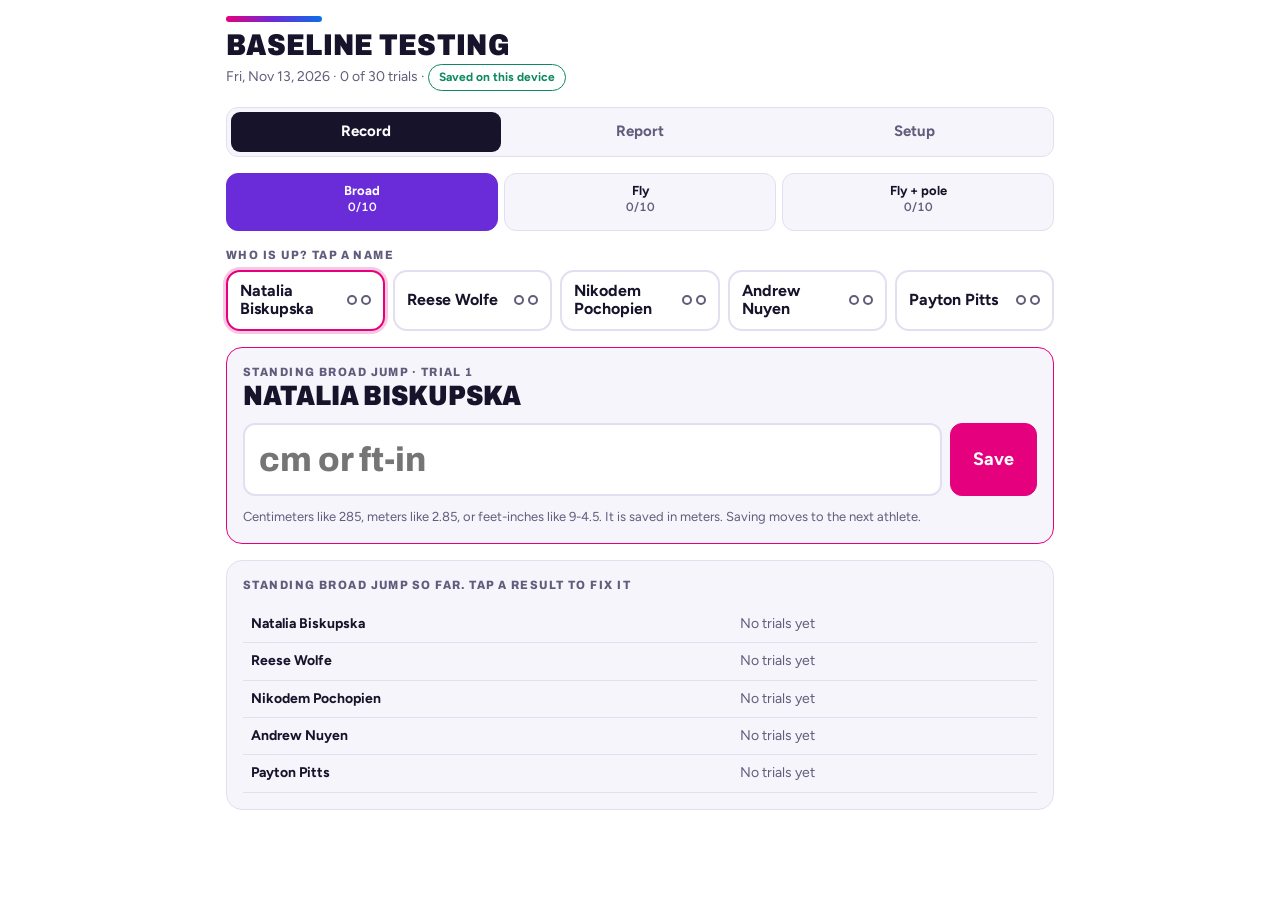
==== commit 016900a6: "Baseline Testing: 10 m flys, drop vertical jump, metric broad jump Fly tests are now 10 m. Vertical " ====
--- a/baseline/index.html
+++ b/baseline/index.html
@@ -1,5 +1,5 @@
 <!DOCTYPE html>
-<html lang="en"><head><meta charset="utf-8"><meta name="viewport" content="width=device-width, initial-scale=1"><title>Baseline Testing</title><meta name="description" content="Record vertical jump, broad jump and 20 m fly baselines for the vault squad, import GateCamLive runs, and print a report."><meta name="theme-color" content="#6a2bd9"><meta name="apple-mobile-web-app-capable" content="yes"><meta name="apple-mobile-web-app-title" content="Baseline"><link rel="manifest" href="manifest.webmanifest"><link rel="icon" href="icon.svg" type="image/svg+xml"><link rel="apple-touch-icon" href="icon-180.png"><link rel="preconnect" href="https://fonts.googleapis.com"><link rel="preconnect" href="https://fonts.gstatic.com" crossorigin><link href="https://fonts.googleapis.com/css2?family=Archivo:wdth,wght@75..125,400..900&family=Figtree:wght@400;500;600;700&display=swap" rel="stylesheet"><style id="css">
+<html lang="en"><head><meta charset="utf-8"><meta name="viewport" content="width=device-width, initial-scale=1"><title>Baseline Testing</title><meta name="description" content="Record broad jump and 10 m fly baselines for the vault squad, import GateCamLive runs, and print a report."><meta name="theme-color" content="#6a2bd9"><meta name="apple-mobile-web-app-capable" content="yes"><meta name="apple-mobile-web-app-title" content="Baseline"><link rel="manifest" href="manifest.webmanifest"><link rel="icon" href="icon.svg" type="image/svg+xml"><link rel="apple-touch-icon" href="icon-180.png"><link rel="preconnect" href="https://fonts.googleapis.com"><link rel="preconnect" href="https://fonts.gstatic.com" crossorigin><link href="https://fonts.googleapis.com/css2?family=Archivo:wdth,wght@75..125,400..900&family=Figtree:wght@400;500;600;700&display=swap" rel="stylesheet"><style id="css">
 /* Layout idea: phone-first single column. Record = one big entry card under a row of athlete chips.
    Report = one sheet per athlete, big numbers first, small charts beside them. */
 :root{
@@ -41,7 +41,7 @@
 .card{background:var(--card);border:1px solid var(--line);border-radius:16px;padding:16px;display:flex;flex-direction:column;gap:12px}
 .eyebrow{font-family:var(--display);font-stretch:90%;font-weight:800;font-size:12px;letter-spacing:.12em;text-transform:uppercase;color:var(--muted)}
 h2{font-family:var(--display);font-stretch:88%;font-weight:800;font-size:20px;margin:0;text-wrap:balance}
-.tests{display:grid;grid-template-columns:repeat(4,1fr);gap:6px}
+.tests{display:grid;grid-template-columns:repeat(3,1fr);gap:6px}
 .tests button{border:1px solid var(--line);background:var(--card);border-radius:12px;padding:10px 4px;display:flex;flex-direction:column;align-items:center;gap:2px;font-weight:700;font-size:13px;line-height:1.15;min-height:58px}
 .tests button small{font-weight:600;color:var(--muted);font-size:12px;font-variant-numeric:tabular-nums}
 .tests button.on{background:var(--purple);border-color:var(--purple);color:var(--on-accent)}
@@ -135,16 +135,15 @@
   *{-webkit-print-color-adjust:exact;print-color-adjust:exact}
 }
 @media (prefers-reduced-motion:no-preference){ .chip,.btn,.tests button{transition:border-color .12s,background .12s} }
-</style></head><body><div id="app"></div><script id="seed" type="application/json">{"v":1,"updatedAt":0,"date":"2026-11-13","location":"","units":"in","roster":[{"id":"a1","name":"Natalia Biskupska"},{"id":"a2","name":"Reese Wolfe"},{"id":"a3","name":"Nikodem Pochopien"},{"id":"a4","name":"Andrew Nuyen"},{"id":"a5","name":"Payton Pitts"}],"results":{},"cur":{"test":"vj","ath":"a1"}}</script><script id="appjs">
+</style></head><body><div id="app"></div><script id="seed" type="application/json">{"v":1,"updatedAt":0,"date":"2026-11-13","location":"","units":"in","roster":[{"id":"a1","name":"Natalia Biskupska"},{"id":"a2","name":"Reese Wolfe"},{"id":"a3","name":"Nikodem Pochopien"},{"id":"a4","name":"Andrew Nuyen"},{"id":"a5","name":"Payton Pitts"}],"results":{},"cur":{"test":"bj","ath":"a1"}}</script><script id="appjs">
 "use strict";
 var HEAD = '<meta charset="utf-8"><meta name="viewport" content="width=device-width, initial-scale=1"><title>Vault Squad Baseline Testing</title><link rel="preconnect" href="https://fonts.googleapis.com"><link rel="preconnect" href="https://fonts.gstatic.com" crossorigin><link href="https://fonts.googleapis.com/css2?family=Archivo:wdth,wght@75..125,400..900&family=Figtree:wght@400;500;600;700&display=swap" rel="stylesheet">';
 var LS_KEY = 'vault-baseline-v1';
 var PLANNED = 2;
 var TESTS = [
-  {id:'vj',   name:'Vertical jump',        short:'Vertical',   kind:'jump', color:'pink'},
   {id:'bj',   name:'Standing broad jump',  short:'Broad',      kind:'jump', color:'purple'},
-  {id:'fly',  name:'20 m fly, no pole',    short:'Fly',        kind:'time', color:'blue'},
-  {id:'flyp', name:'20 m fly, with pole',  short:'Fly + pole', kind:'time', color:'pink'}
+  {id:'fly',  name:'10 m fly, no pole',    short:'Fly',        kind:'time', color:'blue'},
+  {id:'flyp', name:'10 m fly, with pole',  short:'Fly + pole', kind:'time', color:'pink'}
 ];
 var G = 9.81, MPH = 2.23694;
 var S = null, SEED_AT = 0;
@@ -157,7 +156,7 @@
 function athById(id){ for(var i=0;i<S.roster.length;i++) if(S.roster[i].id===id) return S.roster[i]; return null; }
 function trials(aid,tid){ var r=S.results[aid]; return (r&&r[tid])||[]; }
 function trim(n,d){ return String(parseFloat(n.toFixed(d))); }
-function segOf(tr){ return tr.seg>0?tr.seg:20; }
+function segOf(tr){ return tr.seg>0?tr.seg:10; }
 function speedOf(tr){ return segOf(tr)/tr.v; }
 function bestTrial(aid,tid){
   var t=trials(aid,tid), k=testById(tid).kind, b=null;
@@ -171,13 +170,12 @@
 function fmtVal(tid,v){
   var t=testById(tid);
   if(t.kind==='time') return v.toFixed(2)+' s';
-  if(S.units==='cm') return tid==='bj' ? (v*0.0254).toFixed(2)+' m' : (v*2.54).toFixed(1)+' cm';
-  return tid==='bj' ? ftIn(v) : trim(v,1)+' in';
+  return (v*0.0254).toFixed(2)+' m';
 }
 function rawVal(tid,v){
   var t=testById(tid);
   if(t.kind==='time') return trim(v,3);
-  return S.units==='cm' ? trim(v*2.54,1) : trim(v,2);
+  return trim(v*2.54,1);
 }
 function parseEntry(tid,str){
   var t=testById(tid), s=String(str||'').trim().replace(',','.');
@@ -185,21 +183,22 @@
   if(t.kind==='time'){
     var x=parseFloat(s.replace(/s$/i,''));
     if(!isFinite(x)||x<=0||!/^\d*\.?\d+\s*s?$/i.test(s)) return {err:'Type the time in seconds, like 2.31.'};
-    return {v:x, odd:(x<1.7||x>5)};
-  }
-  var v=null;
-  if(S.units==='cm'){
-    if(!/^\d*\.?\d+$/.test(s)) return {err:'Type centimeters as a number, like 285.'};
-    v=parseFloat(s)/2.54;
-  } else {
-    var m=s.match(/^(\d+)\s*(?:'|ft|-|\s)\s*(\d*\.?\d+)?\s*(?:"|in)?$/i);
-    if(m) v=parseInt(m[1],10)*12+(m[2]?parseFloat(m[2]):0);
-    else if(/^\d*\.?\d+\s*(?:"|in)?$/i.test(s)) v=parseFloat(s);
-    else return {err:"Type inches like 28.5, or feet and inches like 9-2.5."};
-  }
-  if(!isFinite(v)||v<=0) return {err:'That does not look like a number.'};
-  var odd = tid==='vj' ? (v<8||v>50) : (v<40||v>150);
-  return {v:v, odd:odd};
+    return {v:x, odd:(x<0.8||x>3)};
+  }
+  var v=null, m, BAD='Type centimeters like 285, meters like 2.85, or feet-inches like 9-4.5.';
+  if((m=s.match(/^(\d*\.?\d+)\s*cm$/i))) v=parseFloat(m[1])/2.54;
+  else if((m=s.match(/^(\d*\.?\d+)\s*m$/i))) v=parseFloat(m[1])/0.0254;
+  else if((m=s.match(/^(\d*\.?\d+)\s*(?:"|in)$/i))) v=parseFloat(m[1]);
+  else if((m=s.match(/^(\d+)\s*(?:'|ft|feet|-|\s)\s*(\d*\.?\d+)?\s*(?:"|in)?$/i))) v=parseInt(m[1],10)*12+(m[2]?parseFloat(m[2]):0);
+  else if(/^\d*\.?\d+$/.test(s)){
+    var x2=parseFloat(s);
+    if(x2>=30) v=x2/2.54;            /* plain number: centimeters */
+    else if(x2<4) v=x2/0.0254;       /* small number: meters */
+    else return {err:'For feet type feet-inches like '+Math.floor(x2)+'-0. Centimeters look like 285.'};
+  }
+  else return {err:BAD};
+  if(!isFinite(v)||v<=0) return {err:BAD};
+  return {v:v, odd:(v<40||v>150)};
 }
 function countDone(tid){ var n=0; S.roster.forEach(function(a){ n+=Math.min(trials(a.id,tid).length,PLANNED); }); return n; }
 function totalRecorded(){ var n=0; TESTS.forEach(function(t){ n+=countDone(t.id); }); return n; }
@@ -257,8 +256,8 @@
   for(var i=1;i<rows.length;i++){
     var r=rows[i], t=parseFloat(r[cR]); if(!isFinite(t)||t<=0) continue;
     var ev=cE>=0?r[cE]:'', pole=cP>=0&&/^\s*(yes|y|true|1)/i.test(r[cP]||'');
-    var seg=20, sm=cS>=0?String(r[cS]||'').match(/\d*\.?\d+/g):null;
-    if(sm&&sm.length>=2) seg=Math.abs(parseFloat(sm[1])-parseFloat(sm[0]))||20; else if(sm&&sm.length===1) seg=parseFloat(sm[0])||20;
+    var seg=10, sm=cS>=0?String(r[cS]||'').match(/\d*\.?\d+/g):null;
+    if(sm&&sm.length>=2) seg=Math.abs(parseFloat(sm[1])-parseFloat(sm[0]))||10; else if(sm&&sm.length===1) seg=parseFloat(sm[0])||10;
     var top=cV>=0?parseFloat(r[cV]):NaN;
     var name=(r[cA]||'').trim();
     var key=[cD>=0?r[cD]:'',cT>=0?r[cT]:'',normName(name),t.toFixed(3),pole?'p':'n'].join('|');
@@ -281,7 +280,8 @@
   SEED_AT=seed.updatedAt||0;
   var local=null; try{ local=JSON.parse(localStorage.getItem(LS_KEY)||'null'); }catch(e){}
   S=(local&&local.roster&&(local.updatedAt||0)>=SEED_AT)?local:seed;
-  if(!S.results) S.results={}; if(!S.cur) S.cur={test:'vj',ath:null};
+  if(!S.results) S.results={}; if(!S.cur) S.cur={test:'bj',ath:null};
+  if(!TESTS.some(function(t){return t.id===S.cur.test;})) S.cur.test='bj';
   if(!athById(S.cur.ath)) S.cur.ath=S.roster.length?S.roster[0].id:null;
 }
 function buildDoc(){
@@ -353,28 +353,25 @@
     h+='<div class="tb c-'+t.color+'"><div class="eyebrow">'+esc(t.name)+'</div>';
     if(!b){ h+='<div class="empty">Not tested yet</div></div>'; return; }
     if(t.kind==='jump'){
-      var main = S.units==='cm' ? (t.id==='bj'?[(b.v*0.0254).toFixed(2),'m']:[(b.v*2.54).toFixed(1),'cm']) : (t.id==='bj'?[ftIn(b.v),'']:[trim(b.v,1),'in']);
-      var alt = S.units==='cm' ? (t.id==='bj'?ftIn(b.v):trim(b.v,1)+' in') : (t.id==='bj'?trim(b.v,1)+' in · '+(b.v*0.0254).toFixed(2)+' m':(b.v*2.54).toFixed(1)+' cm');
-      h+='<div class="bigv">'+esc(main[0])+'<small>'+main[1]+'</small></div><div class="alt">'+esc(alt)+'</div>';
+      h+='<div class="bigv">'+(b.v*0.0254).toFixed(2)+'<small>m</small></div><div class="alt">'+(b.v*2.54).toFixed(1)+' cm · '+esc(ftIn(b.v))+'</div>';
     } else {
       var v=speedOf(b);
-      h+='<div class="bigv">'+b.v.toFixed(2)+'<small>s</small></div><div class="alt">'+v.toFixed(2)+' m/s · '+(v*MPH).toFixed(1)+' mph · '+(v*3.6).toFixed(1)+' km/h'+(segOf(b)!==20?' · timed over '+trim(segOf(b),1)+' m':'')+'</div>';
+      h+='<div class="bigv">'+b.v.toFixed(2)+'<small>s</small></div><div class="alt">'+v.toFixed(2)+' m/s · '+(v*MPH).toFixed(1)+' mph · '+(v*3.6).toFixed(1)+' km/h'+(segOf(b)!==10?' · timed over '+trim(segOf(b),1)+' m':'')+'</div>';
     }
     h+=barChart(tr.map(function(x,i){ return {label:'Trial '+(i+1), value:t.kind==='jump'?x.v:speedOf(x), text:t.kind==='jump'?fmtVal(t.id,x.v):x.v.toFixed(2)+' s', best:x===b}; }),t.color);
     if(tr.length>1){
       var vals=tr.map(function(x){return x.v;}), spread=Math.max.apply(null,vals)-Math.min.apply(null,vals);
-      h+='<div class="alt">Trials within '+(t.kind==='time'?spread.toFixed(2)+' s':(S.units==='cm'?(spread*2.54).toFixed(1)+' cm':trim(spread,1)+' in'))+'</div>';
+      h+='<div class="alt">Trials within '+(t.kind==='time'?spread.toFixed(2)+' s':(spread*2.54).toFixed(1)+' cm')+'</div>';
     }
     h+='</div>';
   });
   h+='</div>';
 
-  var vj=bestTrial(a.id,'vj'), bj=bestTrial(a.id,'bj'), f=bestTrial(a.id,'fly'), fp=bestTrial(a.id,'flyp');
+  var bj=bestTrial(a.id,'bj'), f=bestTrial(a.id,'fly'), fp=bestTrial(a.id,'flyp');
   var tiles='';
   function tile(big,label,note){ tiles+='<div class="tile"><span>'+label+'</span><b>'+big+'</b>'+(note?'<em>'+note+'</em>':'')+'</div>'; }
-  if(vj){ var v0=Math.sqrt(2*G*vj.v*0.0254); tile(v0.toFixed(2)+' m/s','Takeoff speed','From vertical jump height'); tile((2*v0/G).toFixed(2)+' s','Air time','Estimated hang time'); }
-  if(vj&&bj) tile((bj.v/vj.v).toFixed(1)+'×','Broad to vertical','Broad jump ÷ vertical jump');
-  if(f&&fp){ var a1=speedOf(f), a2=speedOf(fp); tile((a2/a1*100).toFixed(1)+'%','Pole carryover','Speed kept while carrying'); tile((a1-a2>=0?'−':'+')+Math.abs(a1-a2).toFixed(2)+' m/s','Speed change with pole',(fp.v-f.v>=0?'+':'−')+Math.abs(fp.v-f.v).toFixed(2)+' s over 20 m'); }
+  if(bj){ var vb0=Math.sqrt(G*bj.v*0.0254); tile(vb0.toFixed(2)+' m/s','Broad jump launch speed','Lowest takeoff speed that covers it'); }
+  if(f&&fp){ var a1=speedOf(f), a2=speedOf(fp); tile((a2/a1*100).toFixed(1)+'%','Pole carryover','Speed kept while carrying'); tile((a1-a2>=0?'−':'+')+Math.abs(a1-a2).toFixed(2)+' m/s','Speed change with pole',(fp.v-f.v>=0?'+':'−')+Math.abs(fp.v-f.v).toFixed(2)+' s over 10 m'); }
   var fb=fp||f; if(fb){ var vb=speedOf(fb); tile((vb*3.28084).toFixed(1)+' ft/s',fp?'Runway speed with pole':'Runway speed','One foot every '+(1000/(vb*3.28084)).toFixed(0)+' ms'); }
   if(tiles) h+='<div><div class="eyebrow" style="margin-bottom:6px">Cool stats</div><div class="tiles">'+tiles+'</div></div>';
 
@@ -397,19 +394,19 @@
   S.roster.forEach(function(a){
     h+='<tr><td><b>'+esc(a.name)+'</b></td>'+TESTS.map(function(t){ var tr=trials(a.id,t.id), b=bestTrial(a.id,t.id); return '<td class="n">'+(tr.length?tr.map(function(x){ var s=esc(fmtVal(t.id,x.v)); return x===b&&tr.length>1?'<b>'+s+'</b>':s; }).join(' / '):'<span class="empty">–</span>')+'</td>'; }).join('')+'</tr>';
   });
-  h+='</tbody></table></div><div class="hint">Best trial in bold. Fly times are for the 20 m timed zone.</div></div>';
+  h+='</tbody></table></div><div class="hint">Best trial in bold. Fly times are for the 10 m timed zone. Broad jumps are in meters.</div></div>';
   S.roster.forEach(function(a){ h+=athleteCard(a); });
   return h;
 }
 function exampleCard(){
-  var keep=S; S={units:keep.units,date:keep.date,location:'',roster:[{id:'ex',name:'Example Athlete'}],results:{ex:{vj:[{v:27.5},{v:28.5}],bj:[{v:108},{v:110.5}],fly:[{v:2.24,gates:'20: 0 | 30: 1.13 | 40: 2.24'},{v:2.21,gates:'20: 0 | 30: 1.11 | 40: 2.21'}],flyp:[{v:2.36,gates:'20: 0 | 30: 1.19 | 40: 2.36'},{v:2.39}]}}};
+  var keep=S; S={units:keep.units,date:keep.date,location:'',roster:[{id:'ex',name:'Example Athlete'}],results:{ex:{bj:[{v:108},{v:110.5}],fly:[{v:1.12,gates:'20: 0 | 25: 0.57 | 30: 1.12'},{v:1.10,gates:'20: 0 | 25: 0.56 | 30: 1.10'}],flyp:[{v:1.18,gates:'20: 0 | 25: 0.60 | 30: 1.18'},{v:1.20}]}}};
   var h=athleteCard(S.roster[0]); S=keep; return h;
 }
 function resultsCSV(){
   function c(v){ var s=String(v==null?'':v); return /[",\n]/.test(s)?'"'+s.replace(/"/g,'""')+'"':s; }
   var lines=[['Date','Athlete','Test','Trial','Result','Unit','Speed (m/s)','Source'].join(',')];
   S.roster.forEach(function(a){ TESTS.forEach(function(t){ trials(a.id,t.id).forEach(function(x,i){
-    lines.push([S.date,a.name,t.name,i+1,t.kind==='time'?x.v.toFixed(2):(S.units==='cm'?(x.v*2.54).toFixed(1):trim(x.v,2)),t.kind==='time'?'s':S.units,t.kind==='time'?speedOf(x).toFixed(2):'',x.src||'manual'].map(c).join(','));
+    lines.push([S.date,a.name,t.name,i+1,t.kind==='time'?x.v.toFixed(2):(x.v*2.54).toFixed(1),t.kind==='time'?'s':'cm',t.kind==='time'?speedOf(x).toFixed(2):'',x.src||'manual'].map(c).join(','));
   }); }); });
   return lines.join('\n');
 }
@@ -442,9 +439,9 @@
     return '<button class="chip'+(x.id===a.id?' on':'')+(x.id===sug&&!allDone?' next':'')+'" data-act="ath" data-id="'+x.id+'"><span class="nm">'+esc(x.name)+(x.id===sug&&!allDone&&x.id!==a.id?'<br><span class="tag">Suggested next</span>':'')+'</span><span class="dots">'+dots+'</span></button>';
   }).join('')+'</div></div>';
   var n=trials(a.id,t.id).length;
-  var unitHint = t.kind==='time' ? 'Seconds for the 20 m zone, like 2.31' : (S.units==='cm' ? 'Centimeters, like '+(t.id==='bj'?'285':'72') : (t.id==='bj'?'Inches like 110.5, or feet and inches like 9-2.5':'Inches, like 28.5'));
+  var unitHint = t.kind==='time' ? 'Seconds for the 10 m zone, like 1.12' : 'Centimeters like 285, meters like 2.85, or feet-inches like 9-4.5. It is saved in meters';
   h+='<form class="card entry" id="entryForm"><div><div class="eyebrow">'+esc(t.name)+' · Trial '+(n+1)+(n>=PLANNED?' (extra)':'')+'</div><div class="who">'+esc(a.name)+'</div></div>';
-  h+='<div class="row"><input class="big" id="entryInput" inputmode="'+(t.kind==='jump'&&S.units==='in'?'text':'decimal')+'" autocomplete="off" placeholder="'+(t.kind==='time'?'0.00 s':(S.units==='cm'?'cm':'in'))+'" aria-label="Result for '+esc(a.name)+'"><button class="btn pri" type="submit">'+(ui.warnKey?'Save anyway':'Save')+'</button></div>';
+  h+='<div class="row"><input class="big" id="entryInput" inputmode="'+(t.kind==='jump'?'text':'decimal')+'" autocomplete="off" placeholder="'+(t.kind==='time'?'0.00 s':'cm or ft-in')+'" aria-label="Result for '+esc(a.name)+'"><button class="btn pri" type="submit">'+(ui.warnKey?'Save anyway':'Save')+'</button></div>';
   h+='<div class="hint">'+unitHint+'. Saving moves to the next athlete.</div>';
   if(ui.msg) h+='<div class="msg '+ui.msg.kind+'">'+esc(ui.msg.text)+(ui.msg.undo?'<button type="button" class="btn sm" data-act="undo">Undo</button>':'')+'</div>';
   if(allDone) h+='<div class="msg ok">Everyone has '+PLANNED+' trials here.'+(TESTS.indexOf(t)<TESTS.length-1?'<button type="button" class="btn sm blue" data-act="test" data-id="'+TESTS[TESTS.indexOf(t)+1].id+'">Go to '+esc(TESTS[TESTS.indexOf(t)+1].short)+'</button>':'')+'</div>';
@@ -487,7 +484,7 @@
   return h+'</div>';
 }
 function setupView(){
-  var h='<div class="card"><div class="eyebrow">Session</div><div class="row"><label class="field" for="fDate">Date<input id="fDate" type="date" value="'+esc(S.date)+'"></label><label class="field" for="fLoc">Location<input id="fLoc" type="text" value="'+esc(S.location)+'" placeholder="USF track"></label><label class="field" for="fUnits">Jump units<select id="fUnits"><option value="in"'+(S.units==='in'?' selected':'')+'>Inches</option><option value="cm"'+(S.units==='cm'?' selected':'')+'>Centimeters</option></select></label></div></div>';
+  var h='<div class="card"><div class="eyebrow">Session</div><div class="row"><label class="field" for="fDate">Date<input id="fDate" type="date" value="'+esc(S.date)+'"></label><label class="field" for="fLoc">Location<input id="fLoc" type="text" value="'+esc(S.location)+'" placeholder="USF track"></label></div></div>';
   h+='<div class="card"><div class="eyebrow">Roster and order</div><div class="rost">'+S.roster.map(function(a,i){
     return '<div class="r"><input type="text" id="nm_'+a.id+'" data-name="'+a.id+'" value="'+esc(a.name)+'" aria-label="Athlete name"><button class="btn sm" data-act="up" data-id="'+a.id+'" aria-label="Move up"'+(i===0?' disabled':'')+'>↑</button><button class="btn sm" data-act="down" data-id="'+a.id+'" aria-label="Move down"'+(i===S.roster.length-1?' disabled':'')+'>↓</button><button class="btn sm danger" data-act="rm" data-id="'+a.id+'">'+(ui.confirm==='rm'+a.id?'Tap again to remove':'Remove')+'</button></div>';
   }).join('')+'</div><form class="row" id="addForm"><input class="btn" style="flex:1;text-align:left;font-weight:600" id="addName" type="text" placeholder="Add an athlete" autocomplete="off" aria-label="New athlete name"><button class="btn blue" type="submit">Add</button></form></div>';
@@ -506,7 +503,7 @@
 function modal(){
   if(!ui.edit) return '';
   var a=athById(ui.edit.ath), t=testById(S.cur.test), tr=trials(ui.edit.ath,t.id)[ui.edit.i]; if(!a||!tr) return '';
-  return '<div class="modal" data-act="closeEdit"><form class="card" id="editForm" data-stop="1"><div class="eyebrow">'+esc(t.name)+' · Trial '+(ui.edit.i+1)+'</div><h2>'+esc(a.name)+'</h2><input class="big" id="editInput" inputmode="decimal" value="'+esc(rawVal(t.id,tr.v))+'" aria-label="Corrected result">'
+  return '<div class="modal" data-act="closeEdit"><form class="card" id="editForm" data-stop="1"><div class="eyebrow">'+esc(t.name)+' · Trial '+(ui.edit.i+1)+'</div><h2>'+esc(a.name)+'</h2><input class="big" id="editInput" inputmode="'+(t.kind==='jump'?'text':'decimal')+'" value="'+esc(rawVal(t.id,tr.v))+'" aria-label="Corrected result">'
     +(ui.edit.err?'<div class="msg warn">'+esc(ui.edit.err)+'</div>':'')
     +'<div class="row"><button class="btn pri" type="submit">Save</button><button class="btn danger" type="button" data-act="delTrial">Delete trial</button><button class="btn" type="button" data-act="closeEdit" data-force="1">Cancel</button></div></form></div>';
 }
@@ -608,7 +605,6 @@
   else if(el.hasAttribute('data-impsel')){ var r=ui.imp.rows[+el.getAttribute('data-impsel')]; r.target=el.value; if(el.value!=='skip') r.on=true; render(); }
   else if(el.id==='fDate'){ if(el.value){ S.date=el.value; persist(); render(); } }
   else if(el.id==='fLoc'){ S.location=el.value.trim(); persist(); }
-  else if(el.id==='fUnits'){ S.units=el.value; persist(); render(); }
   else if(el.hasAttribute('data-name')){ var a=athById(el.getAttribute('data-name')); if(a&&el.value.trim()){ a.name=el.value.trim(); persist(); } }
 }
 function route(){
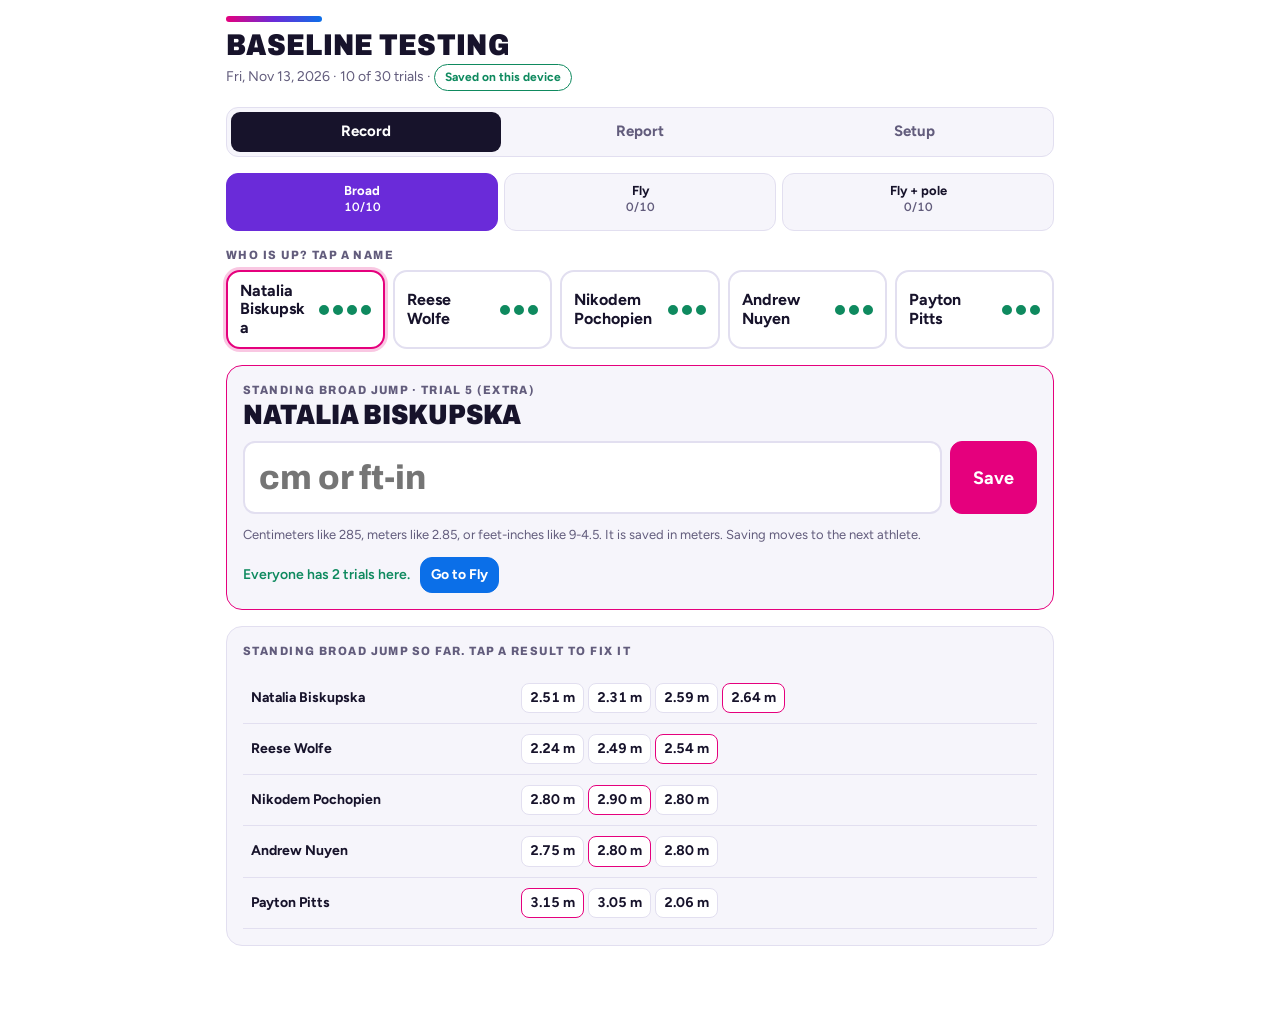
==== commit ff4a7cb1: "Baseline Testing: add Nov 13 broad jump results Broad jump trials for the five athletes are added on" ====
--- a/baseline/index.html
+++ b/baseline/index.html
@@ -135,7 +135,7 @@
   *{-webkit-print-color-adjust:exact;print-color-adjust:exact}
 }
 @media (prefers-reduced-motion:no-preference){ .chip,.btn,.tests button{transition:border-color .12s,background .12s} }
-</style></head><body><div id="app"></div><script id="seed" type="application/json">{"v":1,"updatedAt":0,"date":"2026-11-13","location":"","units":"in","roster":[{"id":"a1","name":"Natalia Biskupska"},{"id":"a2","name":"Reese Wolfe"},{"id":"a3","name":"Nikodem Pochopien"},{"id":"a4","name":"Andrew Nuyen"},{"id":"a5","name":"Payton Pitts"}],"results":{},"cur":{"test":"bj","ath":"a1"}}</script><script id="appjs">
+</style></head><body><div id="app"></div><script id="seed" type="application/json">{"v":1,"updatedAt":0,"date":"2026-11-13","location":"","units":"in","roster":[{"id":"a1","name":"Natalia Biskupska"},{"id":"a2","name":"Reese Wolfe"},{"id":"a3","name":"Nikodem Pochopien"},{"id":"a4","name":"Andrew Nuyen"},{"id":"a5","name":"Payton Pitts"}],"results":{},"cur":{"test":"bj","ath":"a1"},"preload":[{"id":"bj-2026-11-13","test":"bj","rows":[{"id":"a1","name":"Natalia Biskupska","v":[99,91,102,104]},{"id":"a2","name":"Reese Wolfe","v":[88,98,100]},{"id":"a4","name":"Andrew Nuyen","v":[108.2677,110.2362,110.2362]},{"id":"a5","name":"Payton Pitts","v":[124.0157,120.0787,81.1024]},{"id":"a3","name":"Nikodem Pochopien","v":[110.2362,114.1732,110.2362]}]}]}</script><script id="appjs">
 "use strict";
 var HEAD = '<meta charset="utf-8"><meta name="viewport" content="width=device-width, initial-scale=1"><title>Vault Squad Baseline Testing</title><link rel="preconnect" href="https://fonts.googleapis.com"><link rel="preconnect" href="https://fonts.gstatic.com" crossorigin><link href="https://fonts.googleapis.com/css2?family=Archivo:wdth,wght@75..125,400..900&family=Figtree:wght@400;500;600;700&display=swap" rel="stylesheet">';
 var LS_KEY = 'vault-baseline-v1';
@@ -282,7 +282,27 @@
   S=(local&&local.roster&&(local.updatedAt||0)>=SEED_AT)?local:seed;
   if(!S.results) S.results={}; if(!S.cur) S.cur={test:'bj',ath:null};
   if(!TESTS.some(function(t){return t.id===S.cur.test;})) S.cur.test='bj';
+  applyPreloads(seed.preload);
+  delete S.preload;
   if(!athById(S.cur.ath)) S.cur.ath=S.roster.length?S.roster[0].id:null;
+}
+/* results typed in for the user ahead of time: added once, on top of whatever is already on the device */
+function applyPreloads(list){
+  var changed=false;
+  (list||[]).forEach(function(p){
+    if(!S.applied) S.applied=[];
+    if(S.applied.indexOf(p.id)>=0) return;
+    p.rows.forEach(function(r){
+      var a=athById(r.id), i;
+      if(!a) for(i=0;i<S.roster.length;i++) if(normName(S.roster[i].name)===normName(r.name)) a=S.roster[i];
+      if(!a){ a={id:r.id,name:r.name}; S.roster.push(a); }
+      if(!S.results[a.id]) S.results[a.id]={};
+      if(!S.results[a.id][p.test]) S.results[a.id][p.test]=[];
+      r.v.forEach(function(v){ S.results[a.id][p.test].push({v:v,ts:Date.now(),src:'manual'}); });
+    });
+    S.applied.push(p.id); changed=true;
+  });
+  if(changed) persist();
 }
 function buildDoc(){
   var json=JSON.stringify(S).replace(/</g,'\\u003c');
@@ -600,7 +620,7 @@
 function onChange(e){
   var el=e.target;
   if(el.id==='gcFile'&&el.files&&el.files[0]){ var fr=new FileReader(); fr.onload=function(){ readImport(String(fr.result||'')); }; fr.onerror=function(){ ui.impErr='Could not read that file.'; render(); }; fr.readAsText(el.files[0]); }
-  else if(el.id==='bkFile'&&el.files&&el.files[0]){ var br=new FileReader(); br.onload=function(){ try{ var d=JSON.parse(String(br.result||'')); if(!d||!Array.isArray(d.roster)||typeof d.results!=='object') throw 0; S=d; if(!S.cur) S.cur={test:'vj',ath:null}; if(!athById(S.cur.ath)) S.cur.ath=S.roster.length?S.roster[0].id:null; persist(); setMsg('ok','Backup restored.'); }catch(err){ setMsg('warn','That file is not a baseline backup.'); } render(); }; br.readAsText(el.files[0]); }
+  else if(el.id==='bkFile'&&el.files&&el.files[0]){ var br=new FileReader(); br.onload=function(){ try{ var d=JSON.parse(String(br.result||'')); if(!d||!Array.isArray(d.roster)||typeof d.results!=='object') throw 0; var ap=(S.applied||[]).concat(d.applied||[]); S=d; S.applied=ap; if(!S.cur) S.cur={test:'vj',ath:null}; if(!athById(S.cur.ath)) S.cur.ath=S.roster.length?S.roster[0].id:null; persist(); setMsg('ok','Backup restored.'); }catch(err){ setMsg('warn','That file is not a baseline backup.'); } render(); }; br.readAsText(el.files[0]); }
   else if(el.hasAttribute('data-imp')){ ui.imp.rows[+el.getAttribute('data-imp')].on=el.checked; render(); }
   else if(el.hasAttribute('data-impsel')){ var r=ui.imp.rows[+el.getAttribute('data-impsel')]; r.target=el.value; if(el.value!=='skip') r.on=true; render(); }
   else if(el.id==='fDate'){ if(el.value){ S.date=el.value; persist(); render(); } }
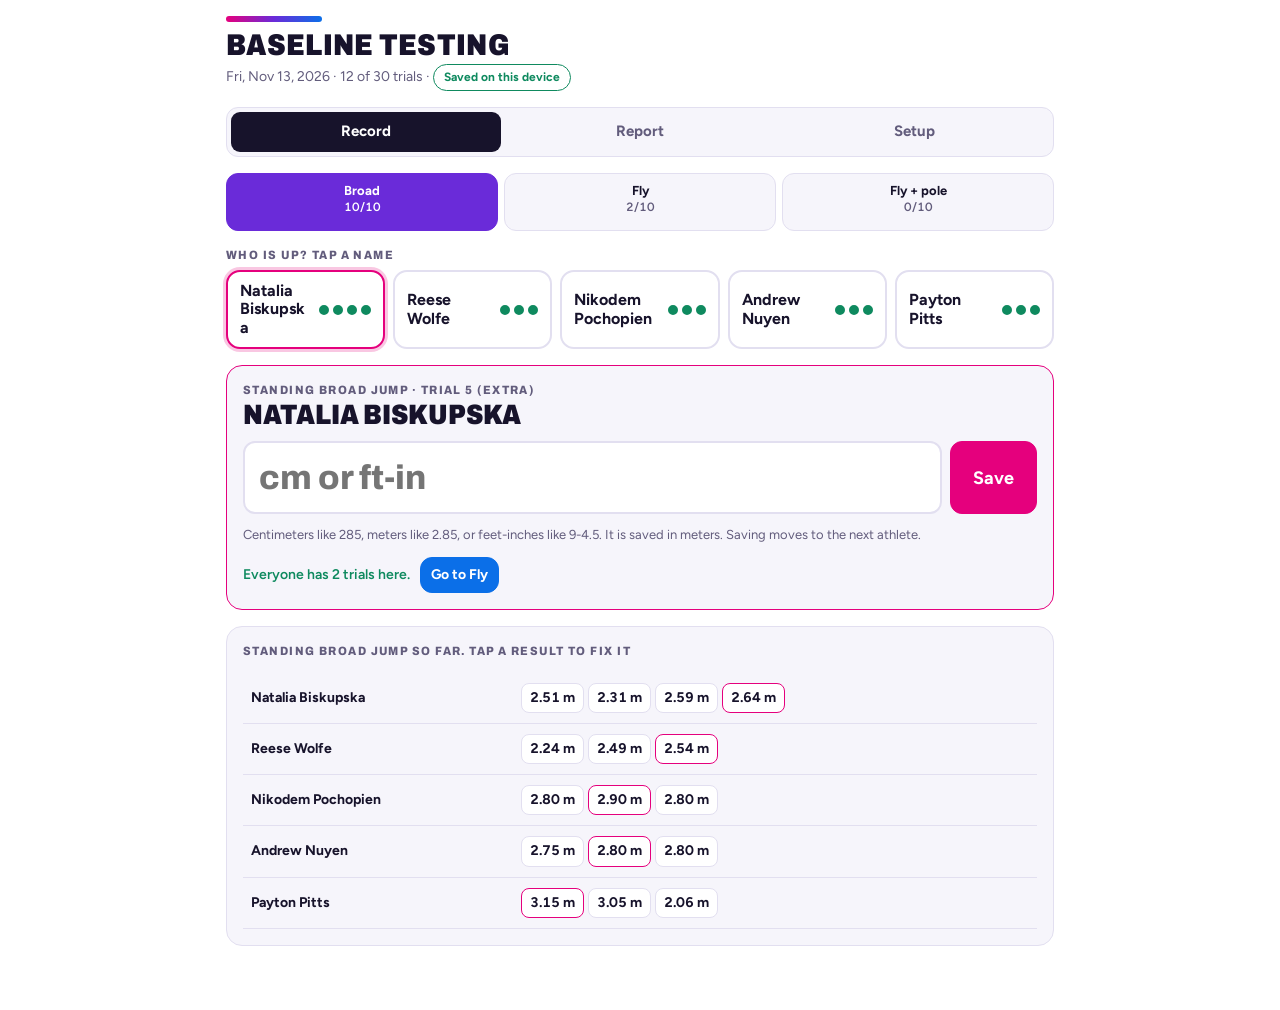
==== commit 0dbb3a6d: "Baseline Testing: add Payton's no-pole 10 m fly runs from GateCamLive Three runs from the Nov 6 Gate" ====
--- a/baseline/index.html
+++ b/baseline/index.html
@@ -135,7 +135,7 @@
   *{-webkit-print-color-adjust:exact;print-color-adjust:exact}
 }
 @media (prefers-reduced-motion:no-preference){ .chip,.btn,.tests button{transition:border-color .12s,background .12s} }
-</style></head><body><div id="app"></div><script id="seed" type="application/json">{"v":1,"updatedAt":0,"date":"2026-11-13","location":"","units":"in","roster":[{"id":"a1","name":"Natalia Biskupska"},{"id":"a2","name":"Reese Wolfe"},{"id":"a3","name":"Nikodem Pochopien"},{"id":"a4","name":"Andrew Nuyen"},{"id":"a5","name":"Payton Pitts"}],"results":{},"cur":{"test":"bj","ath":"a1"},"preload":[{"id":"bj-2026-11-13","test":"bj","rows":[{"id":"a1","name":"Natalia Biskupska","v":[99,91,102,104]},{"id":"a2","name":"Reese Wolfe","v":[88,98,100]},{"id":"a4","name":"Andrew Nuyen","v":[108.2677,110.2362,110.2362]},{"id":"a5","name":"Payton Pitts","v":[124.0157,120.0787,81.1024]},{"id":"a3","name":"Nikodem Pochopien","v":[110.2362,114.1732,110.2362]}]}]}</script><script id="appjs">
+</style></head><body><div id="app"></div><script id="seed" type="application/json">{"v":1,"updatedAt":0,"date":"2026-11-13","location":"","units":"in","roster":[{"id":"a1","name":"Natalia Biskupska"},{"id":"a2","name":"Reese Wolfe"},{"id":"a3","name":"Nikodem Pochopien"},{"id":"a4","name":"Andrew Nuyen"},{"id":"a5","name":"Payton Pitts"}],"results":{},"cur":{"test":"bj","ath":"a1"},"preload":[{"id":"bj-2026-11-13","test":"bj","rows":[{"id":"a1","name":"Natalia Biskupska","v":[99,91,102,104]},{"id":"a2","name":"Reese Wolfe","v":[88,98,100]},{"id":"a4","name":"Andrew Nuyen","v":[108.2677,110.2362,110.2362]},{"id":"a5","name":"Payton Pitts","v":[124.0157,120.0787,81.1024]},{"id":"a3","name":"Nikodem Pochopien","v":[110.2362,114.1732,110.2362]}]},{"id":"fly-payton-2026-11-06","test":"fly","rows":[{"id":"a5","name":"Payton Pitts","v":[{"v":1.03,"seg":10,"top":10.5,"gates":"30: 0 | 35: 0.56 | 40: 1.03","src":"gatecam","key":"gcl-1106-pp-1"},{"v":1.06,"seg":10,"top":9.5,"gates":"30: 0 | 35: 0.52 | 40: 1.06","src":"gatecam","key":"gcl-1106-pp-2"},{"v":1.08,"seg":10,"top":9.3,"gates":"30: 0 | 35: 0.54 | 40: 1.08","src":"gatecam","key":"gcl-1106-pp-3"}]}]}]}</script><script id="appjs">
 "use strict";
 var HEAD = '<meta charset="utf-8"><meta name="viewport" content="width=device-width, initial-scale=1"><title>Vault Squad Baseline Testing</title><link rel="preconnect" href="https://fonts.googleapis.com"><link rel="preconnect" href="https://fonts.gstatic.com" crossorigin><link href="https://fonts.googleapis.com/css2?family=Archivo:wdth,wght@75..125,400..900&family=Figtree:wght@400;500;600;700&display=swap" rel="stylesheet">';
 var LS_KEY = 'vault-baseline-v1';
@@ -298,7 +298,7 @@
       if(!a){ a={id:r.id,name:r.name}; S.roster.push(a); }
       if(!S.results[a.id]) S.results[a.id]={};
       if(!S.results[a.id][p.test]) S.results[a.id][p.test]=[];
-      r.v.forEach(function(v){ S.results[a.id][p.test].push({v:v,ts:Date.now(),src:'manual'}); });
+      r.v.forEach(function(v){ var o=(typeof v==='object')?v:{v:v,src:'manual'}; o.ts=Date.now(); S.results[a.id][p.test].push(o); });
     });
     S.applied.push(p.id); changed=true;
   });
